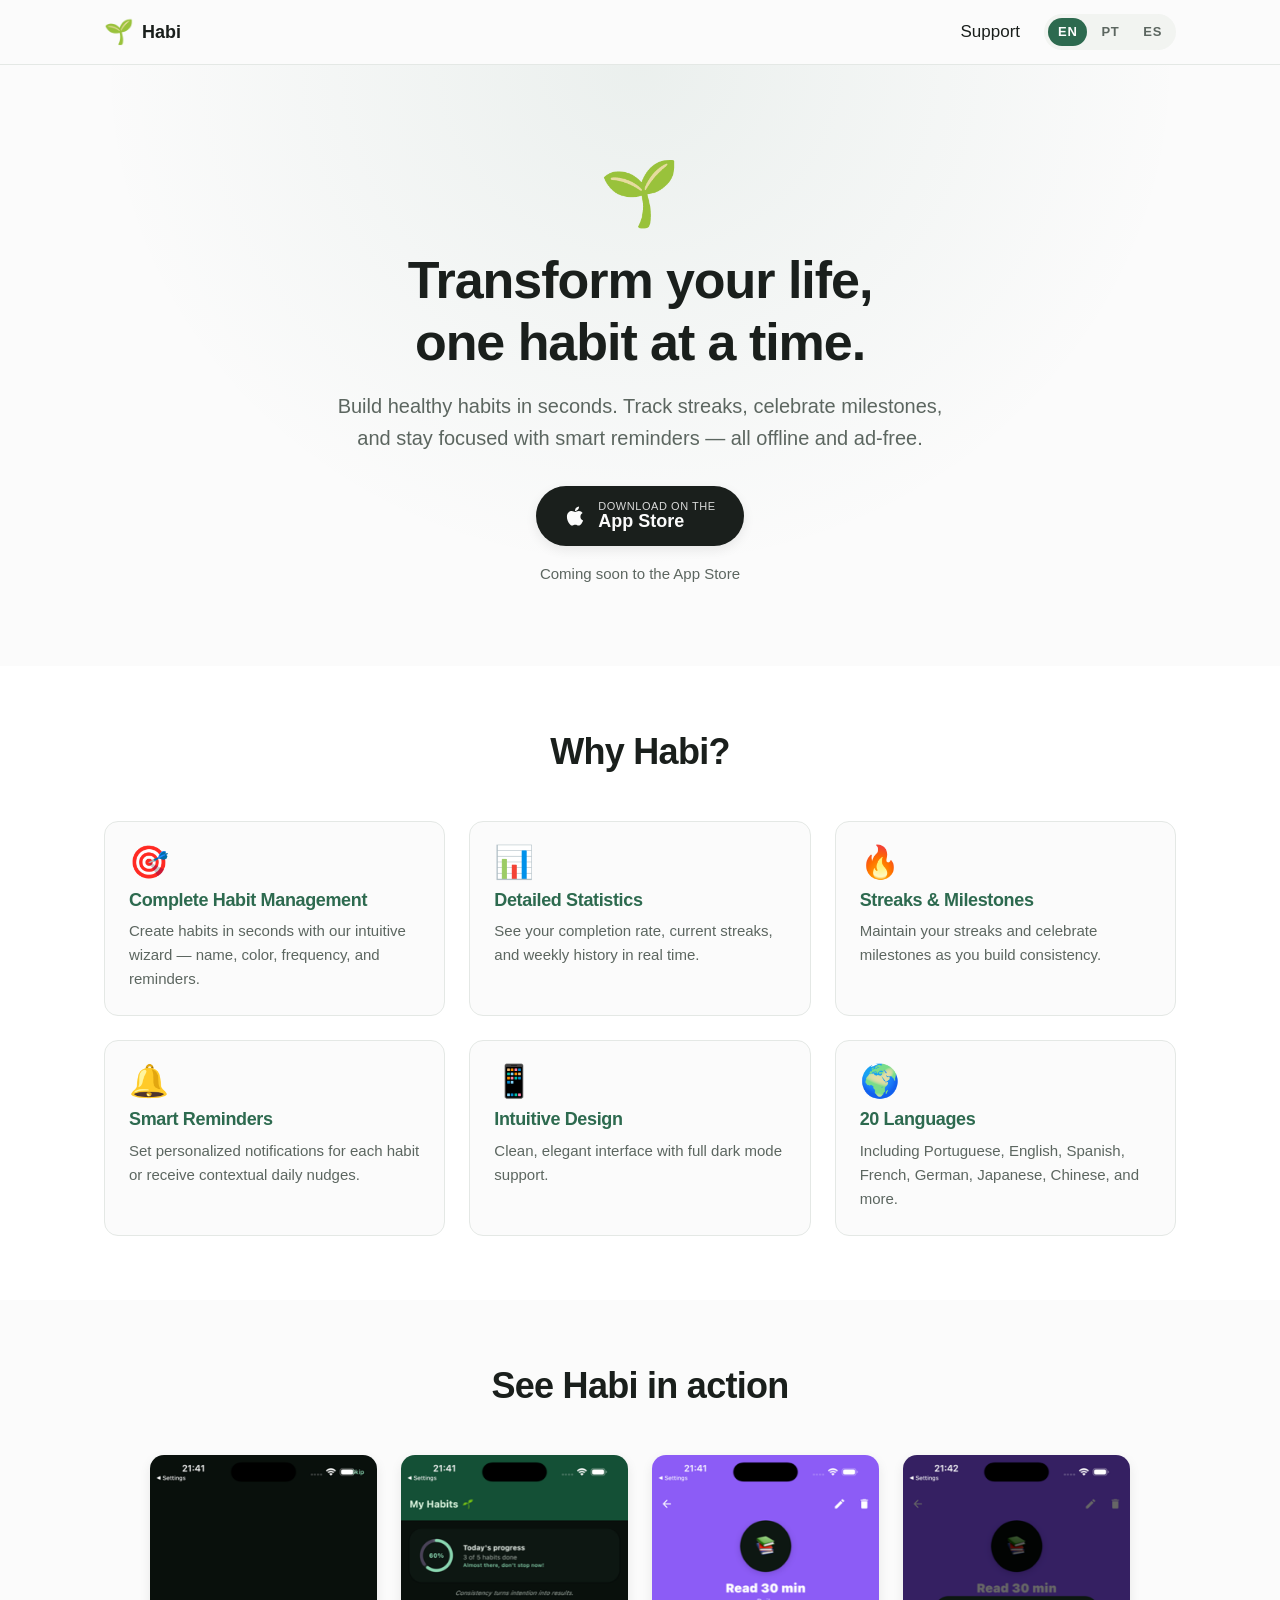
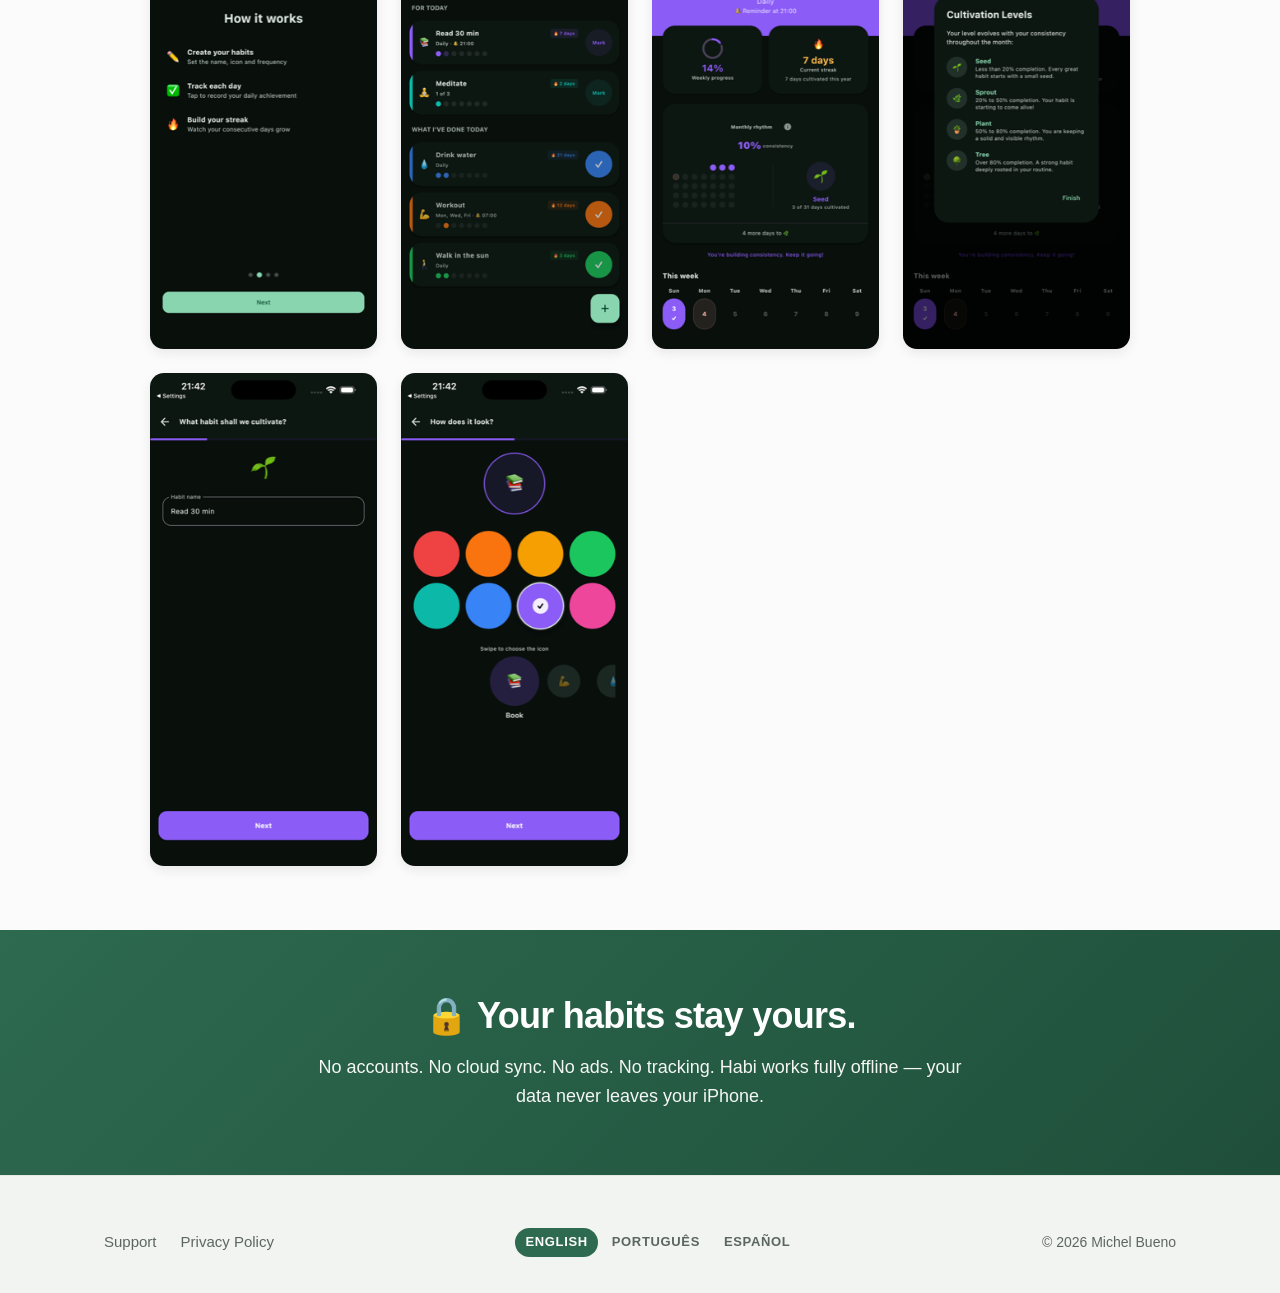
==== en/index.html @ 9d189301 "Initial release: Habi marketing and support site Static multilingual site (EN default, PT, ES) servi" ====
<!DOCTYPE html>
<html lang="en">
<head>
  <meta charset="utf-8">
  <title>Habi: Build Habits — Track Your Daily Habits</title>
  <meta name="viewport" content="width=device-width, initial-scale=1">
  <meta name="description" content="Build healthy habits in seconds. Track streaks, celebrate milestones, and stay focused with smart reminders — all offline and ad-free.">
  <meta name="theme-color" content="#2D6A4F">
  <link rel="icon" type="image/png" href="../assets/img/favicon.png">
  <link rel="apple-touch-icon" href="../assets/img/apple-touch-icon.png">
  <link rel="stylesheet" href="../assets/css/styles.css">
  <link rel="canonical" href="https://michelbueno.github.io/habi-app/en/">
  <link rel="alternate" hreflang="en" href="https://michelbueno.github.io/habi-app/en/">
  <link rel="alternate" hreflang="pt" href="https://michelbueno.github.io/habi-app/pt/">
  <link rel="alternate" hreflang="es" href="https://michelbueno.github.io/habi-app/es/">
  <link rel="alternate" hreflang="x-default" href="https://michelbueno.github.io/habi-app/">
  <meta property="og:title" content="Habi: Build Habits">
  <meta property="og:description" content="Build healthy habits in seconds. Track streaks, celebrate milestones, and stay focused — all offline and ad-free.">
  <meta property="og:type" content="website">
  <meta property="og:url" content="https://michelbueno.github.io/habi-app/en/">
  <meta property="og:image" content="https://michelbueno.github.io/habi-app/assets/img/app-icon.png">
  <meta property="og:locale" content="en_US">
  <meta name="twitter:card" content="summary_large_image">
</head>
<body>
  <header class="site-header">
    <div class="container header-inner">
      <a href="./" class="brand" aria-label="Habi home">
        <span class="brand-icon" aria-hidden="true">🌱</span>
        <span class="brand-name">Habi</span>
      </a>
      <nav class="nav">
        <a href="./support.html">Support</a>
        <div class="lang-switcher" role="group" aria-label="Language">
          <a href="../en/" class="active" aria-current="true">EN</a>
          <a href="../pt/">PT</a>
          <a href="../es/">ES</a>
        </div>
      </nav>
    </div>
  </header>

  <main>
    <section class="hero">
      <div class="container">
        <span class="hero-emoji" aria-hidden="true">🌱</span>
        <h1>Transform your life,<br>one habit at a time.</h1>
        <p class="lede">Build healthy habits in seconds. Track streaks, celebrate milestones, and stay focused with smart reminders — all offline and ad-free.</p>
        <a href="#" class="btn-app-store" aria-label="Download on the App Store">
          <svg width="22" height="22" viewBox="0 0 384 512" fill="currentColor" aria-hidden="true">
            <path d="M318.7 268.7c-.2-36.7 16.4-64.4 50-84.8-18.8-26.9-47.2-41.7-84.7-44.6-35.5-2.8-74.3 20.7-88.5 20.7-15 0-49.4-19.7-76.4-19.7C63.3 141.2 4 184.8 4 273.5q0 39.3 14.4 81.2c12.8 36.7 59 126.7 107.2 125.2 25.2-.6 43-17.9 75.8-17.9 31.8 0 48.3 17.9 76.4 17.9 48.6-.7 90.4-82.5 102.6-119.3-65.2-30.7-61.7-90-61.7-91.9zm-56.6-164.2c27.3-32.4 24.8-61.9 24-72.5-24.1 1.4-52 16.4-67.9 34.9-17.5 19.8-27.8 44.3-25.6 71.9 26.1 2 49.9-11.4 69.5-34.3z"/>
          </svg>
          <span class="btn-app-store-label">
            <span class="btn-app-store-eyebrow">Download on the</span>
            <span class="btn-app-store-title">App Store</span>
          </span>
        </a>
        <p class="hero-note">Coming soon to the App Store</p>
      </div>
    </section>

    <section class="features">
      <div class="container">
        <h2>Why Habi?</h2>
        <ul class="feature-grid">
          <li>
            <div class="feature-icon" aria-hidden="true">🎯</div>
            <h3>Complete Habit Management</h3>
            <p>Create habits in seconds with our intuitive wizard — name, color, frequency, and reminders.</p>
          </li>
          <li>
            <div class="feature-icon" aria-hidden="true">📊</div>
            <h3>Detailed Statistics</h3>
            <p>See your completion rate, current streaks, and weekly history in real time.</p>
          </li>
          <li>
            <div class="feature-icon" aria-hidden="true">🔥</div>
            <h3>Streaks &amp; Milestones</h3>
            <p>Maintain your streaks and celebrate milestones as you build consistency.</p>
          </li>
          <li>
            <div class="feature-icon" aria-hidden="true">🔔</div>
            <h3>Smart Reminders</h3>
            <p>Set personalized notifications for each habit or receive contextual daily nudges.</p>
          </li>
          <li>
            <div class="feature-icon" aria-hidden="true">📱</div>
            <h3>Intuitive Design</h3>
            <p>Clean, elegant interface with full dark mode support.</p>
          </li>
          <li>
            <div class="feature-icon" aria-hidden="true">🌍</div>
            <h3>20 Languages</h3>
            <p>Including Portuguese, English, Spanish, French, German, Japanese, Chinese, and more.</p>
          </li>
        </ul>
      </div>
    </section>

    <section class="screenshots">
      <div class="container">
        <h2>See Habi in action</h2>
        <div class="screenshot-grid">
          <img src="../assets/screenshots/en/01-onboarding.png" alt="Onboarding screen welcoming new users" loading="lazy">
          <img src="../assets/screenshots/en/02-habit-list.png" alt="Habit list showing pending and completed habits" loading="lazy">
          <img src="../assets/screenshots/en/03-habit-detail.png" alt="Habit detail with completion rate and streak" loading="lazy">
          <img src="../assets/screenshots/en/04-create-name.png" alt="Create habit wizard — name step" loading="lazy">
          <img src="../assets/screenshots/en/05-create-appearance.png" alt="Create habit wizard — icon and color" loading="lazy">
          <img src="../assets/screenshots/en/06-create-frequency.png" alt="Create habit wizard — frequency selection" loading="lazy">
        </div>
      </div>
    </section>

    <section class="privacy-callout">
      <div class="container">
        <h2>🔒 Your habits stay yours.</h2>
        <p>No accounts. No cloud sync. No ads. No tracking. Habi works fully offline — your data never leaves your iPhone.</p>
      </div>
    </section>
  </main>

  <footer class="site-footer">
    <div class="container footer-inner">
      <div class="footer-links">
        <a href="./support.html">Support</a>
        <a href="https://michelbueno.github.io/habi-privacy/" target="_blank" rel="noopener">Privacy Policy</a>
      </div>
      <div class="lang-switcher" role="group" aria-label="Language">
        <a href="../en/" class="active" aria-current="true">English</a>
        <a href="../pt/">Português</a>
        <a href="../es/">Español</a>
      </div>
      <p class="copyright">© 2026 Michel Bueno</p>
    </div>
  </footer>
</body>
</html>
---- assets/css/styles.css ----
:root {
  --color-primary: #2D6A4F;
  --color-primary-dark: #1f4f3a;
  --color-primary-light: #40916C;
  --color-accent: #FF9E00;
  --color-accent-dark: #e08800;
  --color-bg: #FBFBFB;
  --color-surface: #FFFFFF;
  --color-surface-alt: #F2F4F1;
  --color-text: #1A1F1C;
  --color-text-muted: #5C6660;
  --color-border: #E4E8E5;
  --shadow-sm: 0 1px 2px rgba(0, 0, 0, 0.04);
  --shadow-md: 0 4px 12px rgba(0, 0, 0, 0.08);
  --shadow-lg: 0 12px 32px rgba(0, 0, 0, 0.12);
  --radius-sm: 8px;
  --radius-md: 14px;
  --radius-lg: 20px;
  --radius-pill: 999px;
  --max-content: 1120px;
  --space-1: 0.25rem;
  --space-2: 0.5rem;
  --space-3: 0.75rem;
  --space-4: 1rem;
  --space-6: 1.5rem;
  --space-8: 2rem;
  --space-12: 3rem;
  --space-16: 4rem;
  --space-24: 6rem;
}

@media (prefers-color-scheme: dark) {
  :root {
    --color-bg: #0F1411;
    --color-surface: #161C18;
    --color-surface-alt: #1E2520;
    --color-text: #F0F2F0;
    --color-text-muted: #A8B0AB;
    --color-border: #2A322C;
    --color-primary-light: #52B788;
    --shadow-sm: 0 1px 2px rgba(0, 0, 0, 0.3);
    --shadow-md: 0 4px 12px rgba(0, 0, 0, 0.4);
    --shadow-lg: 0 12px 32px rgba(0, 0, 0, 0.5);
  }
}

*, *::before, *::after { box-sizing: border-box; }

html { scroll-behavior: smooth; }

body {
  margin: 0;
  font-family: -apple-system, BlinkMacSystemFont, "Segoe UI", Roboto, "Helvetica Neue", Arial, sans-serif;
  font-size: 17px;
  line-height: 1.6;
  color: var(--color-text);
  background: var(--color-bg);
  -webkit-font-smoothing: antialiased;
  -moz-osx-font-smoothing: grayscale;
}

img { max-width: 100%; height: auto; display: block; }

a { color: var(--color-primary); text-decoration: none; }
a:hover { color: var(--color-primary-dark); }

@media (prefers-color-scheme: dark) {
  a { color: var(--color-primary-light); }
  a:hover { color: #74C69D; }
}

h1, h2, h3 {
  margin: 0 0 var(--space-4);
  line-height: 1.2;
  letter-spacing: -0.02em;
  color: var(--color-text);
}

h1 { font-size: clamp(2rem, 5vw, 3.25rem); font-weight: 700; }
h2 { font-size: clamp(1.5rem, 3.5vw, 2.25rem); font-weight: 700; }
h3 { font-size: 1.125rem; font-weight: 600; }

p { margin: 0 0 var(--space-4); }

.container {
  max-width: var(--max-content);
  margin: 0 auto;
  padding: 0 var(--space-6);
}

/* Header */
.site-header {
  position: sticky;
  top: 0;
  z-index: 10;
  background: rgba(251, 251, 251, 0.85);
  backdrop-filter: saturate(180%) blur(12px);
  -webkit-backdrop-filter: saturate(180%) blur(12px);
  border-bottom: 1px solid var(--color-border);
}
@media (prefers-color-scheme: dark) {
  .site-header { background: rgba(15, 20, 17, 0.85); }
}

.header-inner {
  display: flex;
  align-items: center;
  justify-content: space-between;
  height: 64px;
  gap: var(--space-4);
}

.brand {
  display: inline-flex;
  align-items: center;
  gap: var(--space-2);
  color: var(--color-text);
  font-weight: 700;
  font-size: 1.125rem;
}
.brand:hover { color: var(--color-primary); }
.brand-icon { font-size: 1.5rem; line-height: 1; }

.nav {
  display: flex;
  align-items: center;
  gap: var(--space-6);
}
.nav > a {
  color: var(--color-text);
  font-weight: 500;
}
.nav > a:hover { color: var(--color-primary); }

.lang-switcher {
  display: inline-flex;
  align-items: center;
  gap: var(--space-1);
  padding: 4px;
  background: var(--color-surface-alt);
  border-radius: var(--radius-pill);
  font-size: 0.8125rem;
}
.lang-switcher a {
  display: inline-block;
  padding: 4px 10px;
  border-radius: var(--radius-pill);
  color: var(--color-text-muted);
  font-weight: 600;
  text-transform: uppercase;
  letter-spacing: 0.05em;
}
.lang-switcher a:hover { color: var(--color-text); }
.lang-switcher a.active {
  background: var(--color-primary);
  color: #fff;
}
.lang-switcher a.active:hover { color: #fff; }

/* Hero */
.hero {
  padding: var(--space-24) 0 var(--space-16);
  text-align: center;
  background:
    radial-gradient(ellipse at top, rgba(45, 106, 79, 0.08), transparent 60%),
    var(--color-bg);
}
.hero-emoji {
  display: inline-block;
  font-size: 4rem;
  line-height: 1;
  margin-bottom: var(--space-6);
}
.hero h1 {
  max-width: 18ch;
  margin-left: auto;
  margin-right: auto;
}
.lede {
  max-width: 38rem;
  margin-left: auto;
  margin-right: auto;
  font-size: 1.25rem;
  color: var(--color-text-muted);
  margin-bottom: var(--space-8);
}
.hero-note {
  margin-top: var(--space-4);
  font-size: 0.9375rem;
  color: var(--color-text-muted);
}

/* Buttons */
.btn-primary,
.btn-app-store {
  display: inline-flex;
  align-items: center;
  gap: var(--space-3);
  padding: 14px 28px;
  background: var(--color-text);
  color: var(--color-bg) !important;
  font-weight: 600;
  font-size: 1rem;
  border-radius: var(--radius-pill);
  border: none;
  cursor: pointer;
  transition: transform 0.15s ease, box-shadow 0.15s ease;
  box-shadow: var(--shadow-md);
}
.btn-primary:hover,
.btn-app-store:hover {
  transform: translateY(-1px);
  box-shadow: var(--shadow-lg);
}

.btn-app-store .btn-app-store-label {
  display: flex;
  flex-direction: column;
  align-items: flex-start;
  line-height: 1.1;
  text-align: left;
}
.btn-app-store .btn-app-store-eyebrow {
  font-size: 0.6875rem;
  font-weight: 400;
  text-transform: uppercase;
  letter-spacing: 0.05em;
  opacity: 0.85;
}
.btn-app-store .btn-app-store-title {
  font-size: 1.125rem;
  font-weight: 600;
}

/* Features */
.features {
  padding: var(--space-16) 0;
  background: var(--color-surface);
}
.features h2 {
  text-align: center;
  margin-bottom: var(--space-12);
}
.feature-grid {
  list-style: none;
  margin: 0;
  padding: 0;
  display: grid;
  grid-template-columns: repeat(auto-fit, minmax(260px, 1fr));
  gap: var(--space-6);
}
.feature-grid li {
  background: var(--color-bg);
  border: 1px solid var(--color-border);
  border-radius: var(--radius-md);
  padding: var(--space-6);
  transition: transform 0.15s ease, box-shadow 0.15s ease;
}
.feature-grid li:hover {
  transform: translateY(-2px);
  box-shadow: var(--shadow-md);
}
.feature-icon {
  font-size: 2rem;
  line-height: 1;
  margin-bottom: var(--space-3);
}
.feature-grid h3 {
  margin-bottom: var(--space-2);
  color: var(--color-primary);
}
@media (prefers-color-scheme: dark) {
  .feature-grid h3 { color: var(--color-primary-light); }
}
.feature-grid p {
  margin: 0;
  color: var(--color-text-muted);
  font-size: 0.9375rem;
}

/* Screenshots */
.screenshots {
  padding: var(--space-16) 0;
  background: var(--color-bg);
}
.screenshots h2 {
  text-align: center;
  margin-bottom: var(--space-12);
}
.screenshot-grid {
  display: grid;
  grid-template-columns: repeat(auto-fit, minmax(220px, 1fr));
  gap: var(--space-6);
  max-width: 980px;
  margin: 0 auto;
}
.screenshot-grid img {
  width: 100%;
  border-radius: var(--radius-md);
  box-shadow: var(--shadow-md);
  transition: transform 0.2s ease, box-shadow 0.2s ease;
}
.screenshot-grid img:hover {
  transform: translateY(-4px);
  box-shadow: var(--shadow-lg);
}

/* Privacy callout */
.privacy-callout {
  padding: var(--space-16) 0;
  background: linear-gradient(135deg, var(--color-primary), var(--color-primary-dark));
  color: #fff;
  text-align: center;
}
.privacy-callout h2 { color: #fff; }
.privacy-callout p {
  max-width: 42rem;
  margin: 0 auto;
  font-size: 1.125rem;
  opacity: 0.95;
}

/* Support page */
.support-hero {
  padding: var(--space-16) 0 var(--space-12);
  text-align: center;
  background:
    radial-gradient(ellipse at top, rgba(255, 158, 0, 0.08), transparent 60%),
    var(--color-bg);
}
.support-hero h1 { max-width: 22ch; margin: 0 auto var(--space-4); }
.support-hero p {
  max-width: 36rem;
  margin: 0 auto var(--space-8);
  color: var(--color-text-muted);
  font-size: 1.125rem;
}
.btn-mailto {
  display: inline-flex;
  align-items: center;
  gap: var(--space-3);
  padding: 16px 32px;
  background: var(--color-primary);
  color: #fff !important;
  font-weight: 600;
  font-size: 1.0625rem;
  border-radius: var(--radius-pill);
  box-shadow: var(--shadow-md);
  transition: transform 0.15s ease, box-shadow 0.15s ease, background 0.15s ease;
}
.btn-mailto:hover {
  transform: translateY(-1px);
  background: var(--color-primary-dark);
  box-shadow: var(--shadow-lg);
}

.faq {
  padding: var(--space-12) 0 var(--space-16);
  max-width: 760px;
  margin: 0 auto;
}
.faq h2 {
  text-align: center;
  margin-bottom: var(--space-8);
}
.faq-item {
  border-bottom: 1px solid var(--color-border);
}
.faq-item summary {
  list-style: none;
  cursor: pointer;
  padding: var(--space-4) 0;
  font-size: 1.0625rem;
  font-weight: 600;
  display: flex;
  align-items: center;
  justify-content: space-between;
  gap: var(--space-4);
  color: var(--color-text);
}
.faq-item summary::-webkit-details-marker { display: none; }
.faq-item summary::after {
  content: "+";
  font-size: 1.5rem;
  font-weight: 400;
  color: var(--color-primary);
  transition: transform 0.2s ease;
  flex-shrink: 0;
}
.faq-item[open] summary::after { transform: rotate(45deg); }
.faq-item p {
  padding: 0 0 var(--space-4);
  color: var(--color-text-muted);
  margin: 0;
}

.contact-card {
  margin: var(--space-12) auto 0;
  max-width: 560px;
  padding: var(--space-8);
  background: var(--color-surface);
  border: 1px solid var(--color-border);
  border-radius: var(--radius-lg);
  text-align: center;
  box-shadow: var(--shadow-sm);
}
.contact-card h3 { margin-bottom: var(--space-2); }
.contact-card p {
  color: var(--color-text-muted);
  margin-bottom: var(--space-6);
}

/* Footer */
.site-footer {
  padding: var(--space-12) 0 var(--space-8);
  background: var(--color-surface-alt);
  border-top: 1px solid var(--color-border);
  font-size: 0.9375rem;
}
.footer-inner {
  display: flex;
  flex-direction: column;
  align-items: center;
  gap: var(--space-4);
  text-align: center;
}
.footer-links {
  display: flex;
  flex-wrap: wrap;
  justify-content: center;
  gap: var(--space-6);
}
.footer-links a {
  color: var(--color-text-muted);
}
.footer-links a:hover { color: var(--color-primary); }
.copyright {
  color: var(--color-text-muted);
  margin: 0;
  font-size: 0.875rem;
}

@media (min-width: 720px) {
  .footer-inner {
    flex-direction: row;
    justify-content: space-between;
    text-align: left;
  }
}

/* Mobile tweaks */
@media (max-width: 540px) {
  .nav { gap: var(--space-3); }
  .nav > a { display: none; }
  .hero { padding: var(--space-16) 0 var(--space-12); }
  .features, .screenshots, .privacy-callout { padding: var(--space-12) 0; }
}
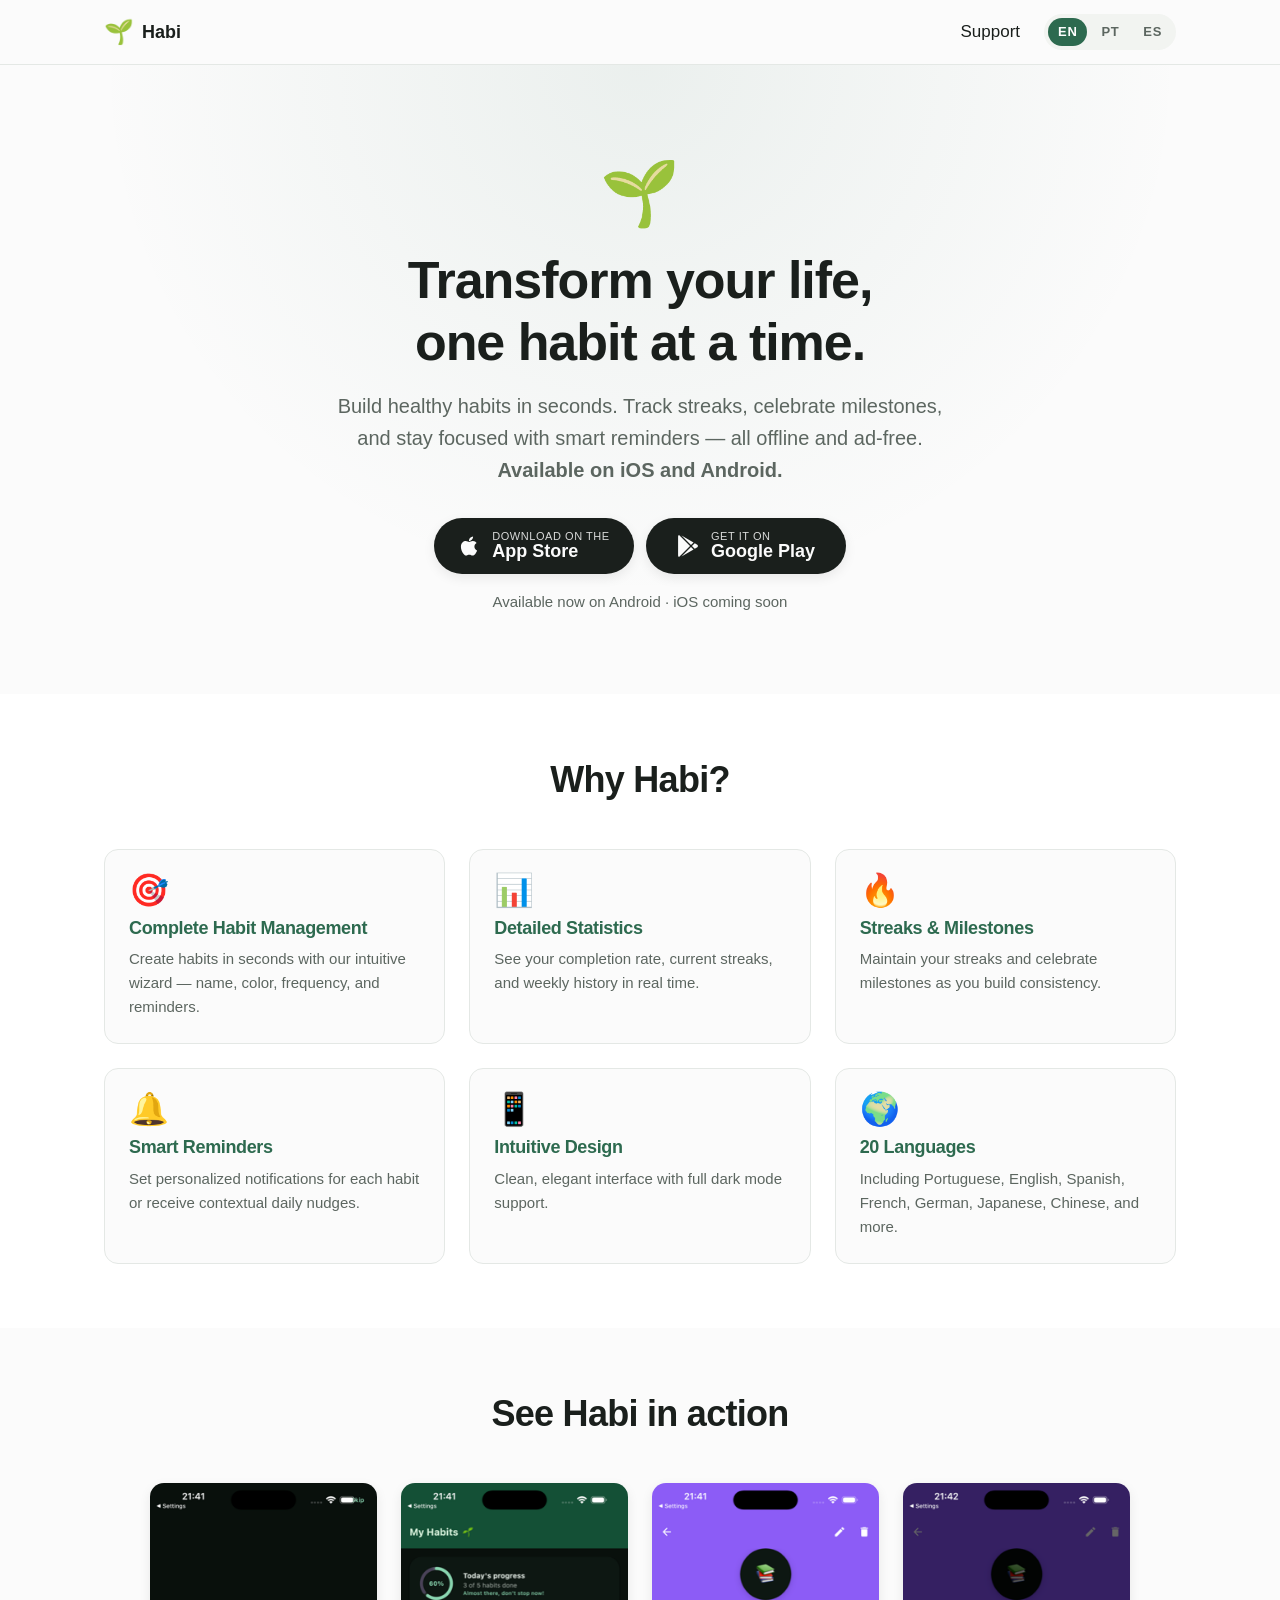
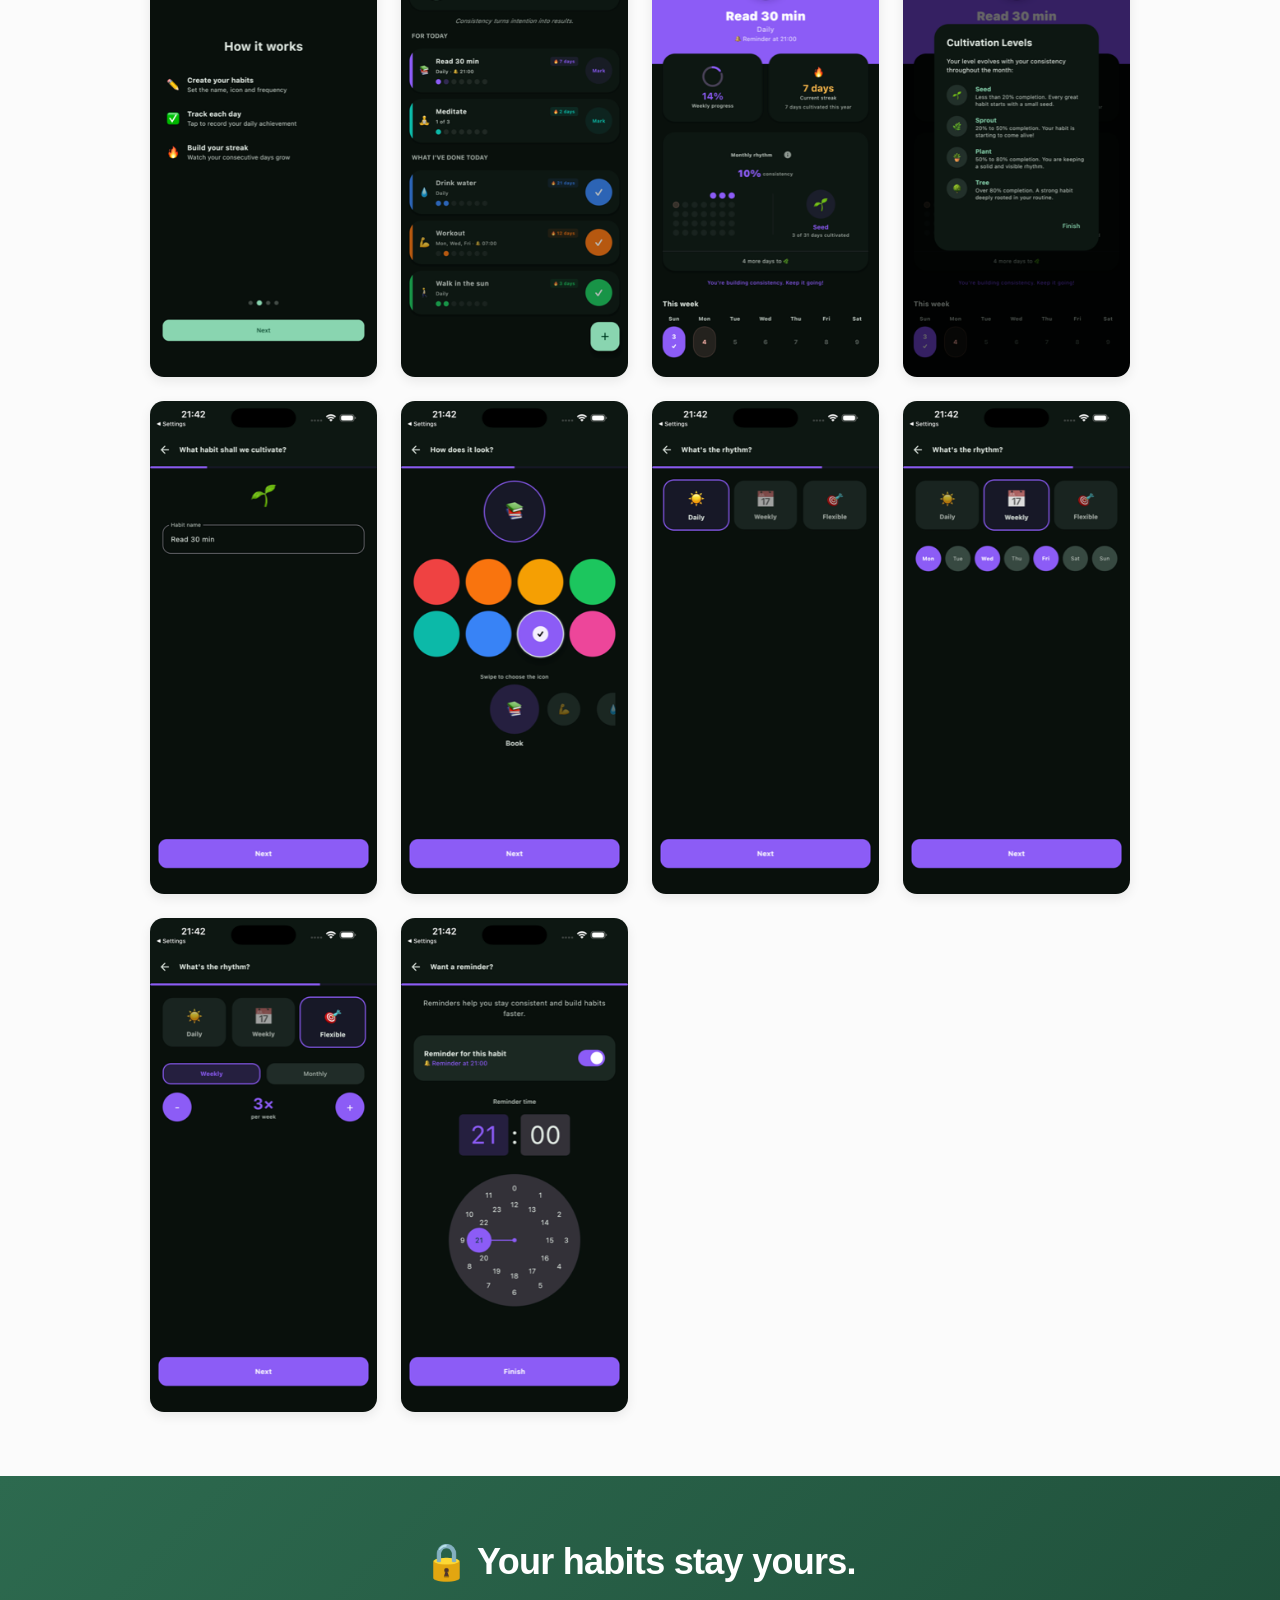
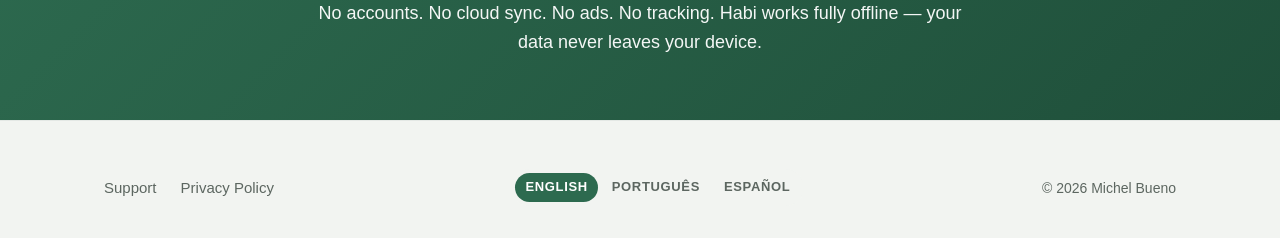
==== commit 32d141de: "Add Google Play button, expand screenshot gallery to 10, mention cross-platform - Hero now shows sid" ====
--- a/en/index.html
+++ b/en/index.html
@@ -45,17 +45,28 @@
       <div class="container">
         <span class="hero-emoji" aria-hidden="true">🌱</span>
         <h1>Transform your life,<br>one habit at a time.</h1>
-        <p class="lede">Build healthy habits in seconds. Track streaks, celebrate milestones, and stay focused with smart reminders — all offline and ad-free.</p>
-        <a href="#" class="btn-app-store" aria-label="Download on the App Store">
-          <svg width="22" height="22" viewBox="0 0 384 512" fill="currentColor" aria-hidden="true">
-            <path d="M318.7 268.7c-.2-36.7 16.4-64.4 50-84.8-18.8-26.9-47.2-41.7-84.7-44.6-35.5-2.8-74.3 20.7-88.5 20.7-15 0-49.4-19.7-76.4-19.7C63.3 141.2 4 184.8 4 273.5q0 39.3 14.4 81.2c12.8 36.7 59 126.7 107.2 125.2 25.2-.6 43-17.9 75.8-17.9 31.8 0 48.3 17.9 76.4 17.9 48.6-.7 90.4-82.5 102.6-119.3-65.2-30.7-61.7-90-61.7-91.9zm-56.6-164.2c27.3-32.4 24.8-61.9 24-72.5-24.1 1.4-52 16.4-67.9 34.9-17.5 19.8-27.8 44.3-25.6 71.9 26.1 2 49.9-11.4 69.5-34.3z"/>
-          </svg>
-          <span class="btn-app-store-label">
-            <span class="btn-app-store-eyebrow">Download on the</span>
-            <span class="btn-app-store-title">App Store</span>
-          </span>
-        </a>
-        <p class="hero-note">Coming soon to the App Store</p>
+        <p class="lede">Build healthy habits in seconds. Track streaks, celebrate milestones, and stay focused with smart reminders — all offline and ad-free. <strong>Available on iOS and Android.</strong></p>
+        <div class="store-buttons">
+          <a href="#" class="btn-store" aria-label="Download on the App Store">
+            <svg width="22" height="22" viewBox="0 0 384 512" fill="currentColor" aria-hidden="true">
+              <path d="M318.7 268.7c-.2-36.7 16.4-64.4 50-84.8-18.8-26.9-47.2-41.7-84.7-44.6-35.5-2.8-74.3 20.7-88.5 20.7-15 0-49.4-19.7-76.4-19.7C63.3 141.2 4 184.8 4 273.5q0 39.3 14.4 81.2c12.8 36.7 59 126.7 107.2 125.2 25.2-.6 43-17.9 75.8-17.9 31.8 0 48.3 17.9 76.4 17.9 48.6-.7 90.4-82.5 102.6-119.3-65.2-30.7-61.7-90-61.7-91.9zm-56.6-164.2c27.3-32.4 24.8-61.9 24-72.5-24.1 1.4-52 16.4-67.9 34.9-17.5 19.8-27.8 44.3-25.6 71.9 26.1 2 49.9-11.4 69.5-34.3z"/>
+            </svg>
+            <span class="btn-store-label">
+              <span class="btn-store-eyebrow">Download on the</span>
+              <span class="btn-store-title">App Store</span>
+            </span>
+          </a>
+          <a href="https://play.google.com/store/apps/details?id=com.michelbueno.habi" class="btn-store" aria-label="Get it on Google Play" target="_blank" rel="noopener">
+            <svg width="22" height="22" viewBox="0 0 512 512" fill="currentColor" aria-hidden="true">
+              <path d="M325.3 234.3L104.6 13l280.8 161.2-60.1 60.1zM47 0C34 6.8 25.3 19.2 25.3 35.3v441.3c0 16.1 8.7 28.5 21.7 35.3l256.6-256L47 0zm425.2 225.6l-58.9-34.1-65.7 64.5 65.7 64.5 60.1-34.1c18-14.3 18-46.5-1.2-60.8zM104.6 499l280.8-161.2-60.1-60.1L104.6 499z"/>
+            </svg>
+            <span class="btn-store-label">
+              <span class="btn-store-eyebrow">Get it on</span>
+              <span class="btn-store-title">Google Play</span>
+            </span>
+          </a>
+        </div>
+        <p class="hero-note">Available now on Android · iOS coming soon</p>
       </div>
     </section>
 
@@ -101,12 +112,16 @@
       <div class="container">
         <h2>See Habi in action</h2>
         <div class="screenshot-grid">
-          <img src="../assets/screenshots/en/01-onboarding.png" alt="Onboarding screen welcoming new users" loading="lazy">
-          <img src="../assets/screenshots/en/02-habit-list.png" alt="Habit list showing pending and completed habits" loading="lazy">
-          <img src="../assets/screenshots/en/03-habit-detail.png" alt="Habit detail with completion rate and streak" loading="lazy">
-          <img src="../assets/screenshots/en/04-create-name.png" alt="Create habit wizard — name step" loading="lazy">
-          <img src="../assets/screenshots/en/05-create-appearance.png" alt="Create habit wizard — icon and color" loading="lazy">
-          <img src="../assets/screenshots/en/06-create-frequency.png" alt="Create habit wizard — frequency selection" loading="lazy">
+          <img src="../assets/screenshots/en/01.png" alt="Habi app screenshot 1" loading="lazy">
+          <img src="../assets/screenshots/en/02.png" alt="Habi app screenshot 2" loading="lazy">
+          <img src="../assets/screenshots/en/03.png" alt="Habi app screenshot 3" loading="lazy">
+          <img src="../assets/screenshots/en/04.png" alt="Habi app screenshot 4" loading="lazy">
+          <img src="../assets/screenshots/en/05.png" alt="Habi app screenshot 5" loading="lazy">
+          <img src="../assets/screenshots/en/06.png" alt="Habi app screenshot 6" loading="lazy">
+          <img src="../assets/screenshots/en/07.png" alt="Habi app screenshot 7" loading="lazy">
+          <img src="../assets/screenshots/en/08.png" alt="Habi app screenshot 8" loading="lazy">
+          <img src="../assets/screenshots/en/09.png" alt="Habi app screenshot 9" loading="lazy">
+          <img src="../assets/screenshots/en/10.png" alt="Habi app screenshot 10" loading="lazy">
         </div>
       </div>
     </section>
@@ -114,7 +129,7 @@
     <section class="privacy-callout">
       <div class="container">
         <h2>🔒 Your habits stay yours.</h2>
-        <p>No accounts. No cloud sync. No ads. No tracking. Habi works fully offline — your data never leaves your iPhone.</p>
+        <p>No accounts. No cloud sync. No ads. No tracking. Habi works fully offline — your data never leaves your device.</p>
       </div>
     </section>
   </main>
--- a/assets/css/styles.css
+++ b/assets/css/styles.css
@@ -191,12 +191,21 @@
 }
 
 /* Buttons */
+.store-buttons {
+  display: flex;
+  flex-wrap: wrap;
+  gap: var(--space-3);
+  justify-content: center;
+  align-items: center;
+  margin-bottom: var(--space-2);
+}
+
 .btn-primary,
-.btn-app-store {
+.btn-store {
   display: inline-flex;
   align-items: center;
   gap: var(--space-3);
-  padding: 14px 28px;
+  padding: 12px 24px;
   background: var(--color-text);
   color: var(--color-bg) !important;
   font-weight: 600;
@@ -206,28 +215,30 @@
   cursor: pointer;
   transition: transform 0.15s ease, box-shadow 0.15s ease;
   box-shadow: var(--shadow-md);
+  min-width: 200px;
+  justify-content: center;
 }
 .btn-primary:hover,
-.btn-app-store:hover {
+.btn-store:hover {
   transform: translateY(-1px);
   box-shadow: var(--shadow-lg);
 }
 
-.btn-app-store .btn-app-store-label {
+.btn-store .btn-store-label {
   display: flex;
   flex-direction: column;
   align-items: flex-start;
   line-height: 1.1;
   text-align: left;
 }
-.btn-app-store .btn-app-store-eyebrow {
+.btn-store .btn-store-eyebrow {
   font-size: 0.6875rem;
   font-weight: 400;
   text-transform: uppercase;
   letter-spacing: 0.05em;
   opacity: 0.85;
 }
-.btn-app-store .btn-app-store-title {
+.btn-store .btn-store-title {
   font-size: 1.125rem;
   font-weight: 600;
 }
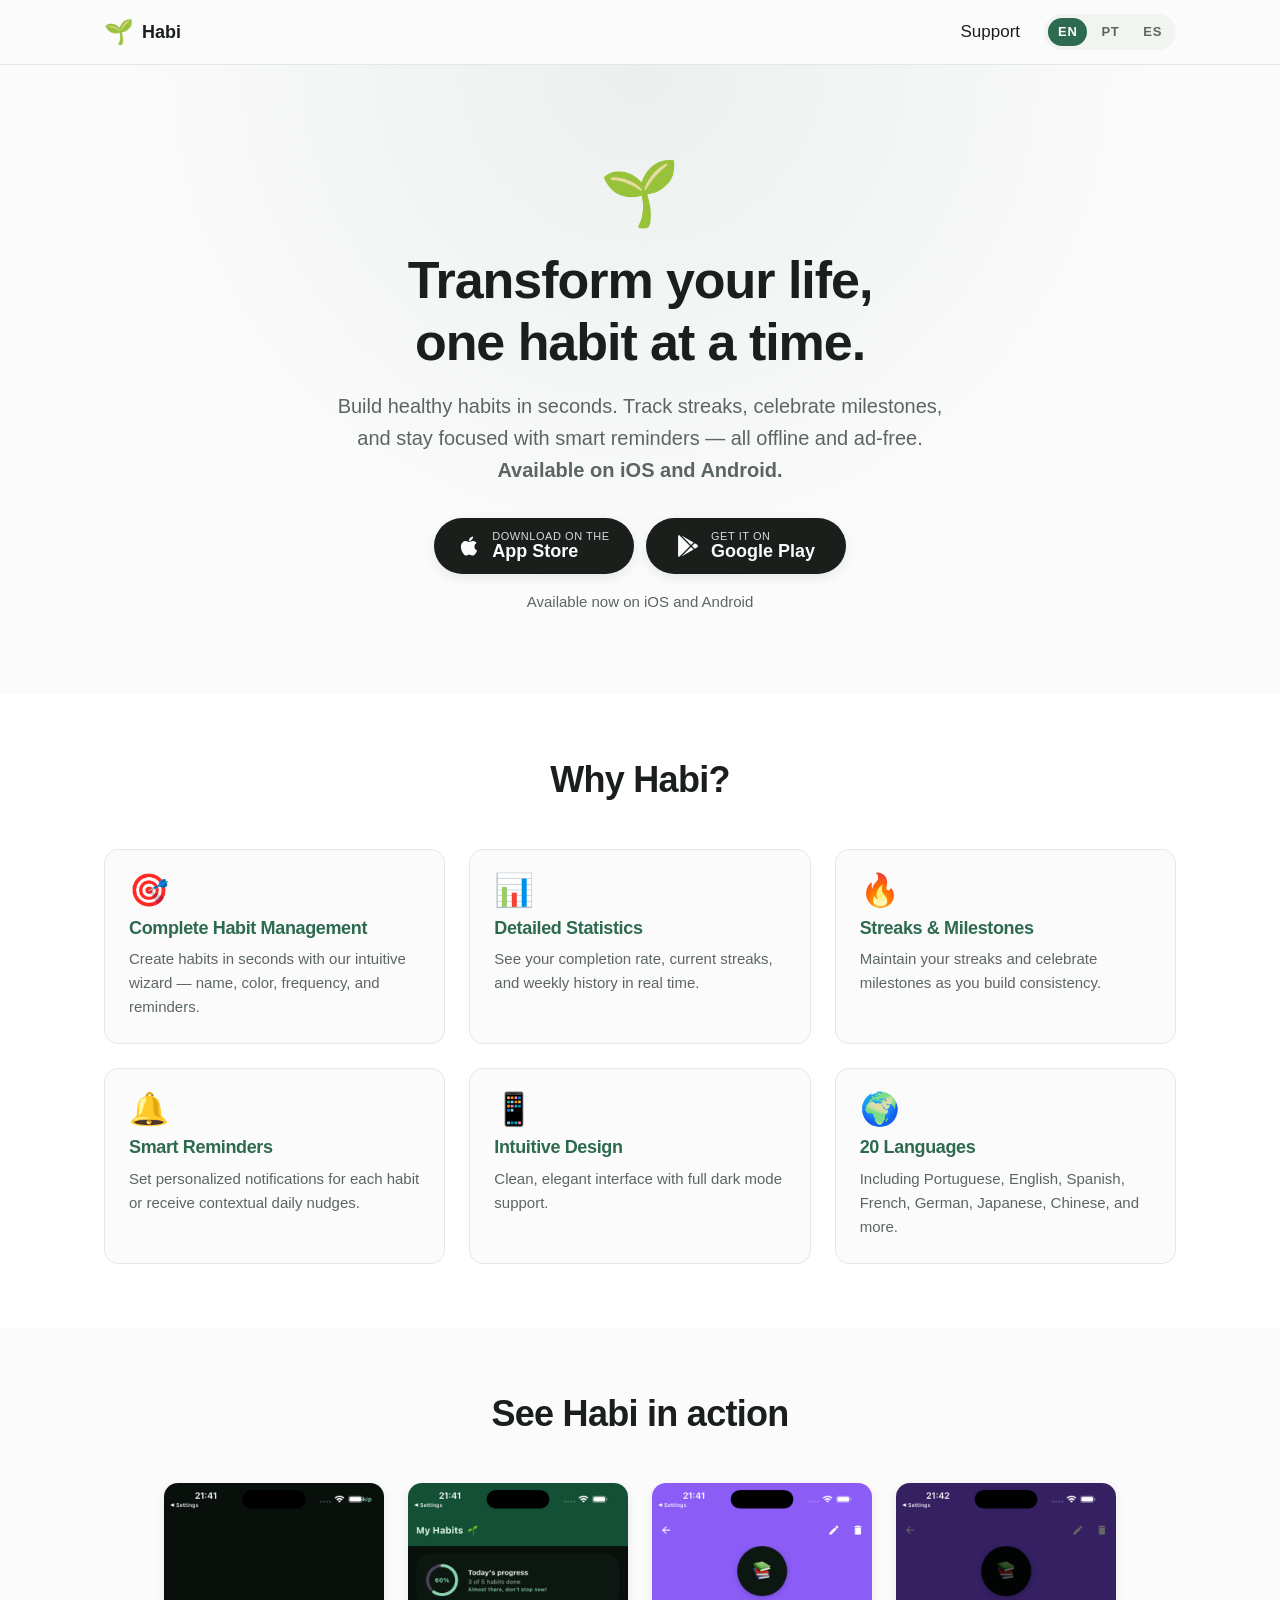
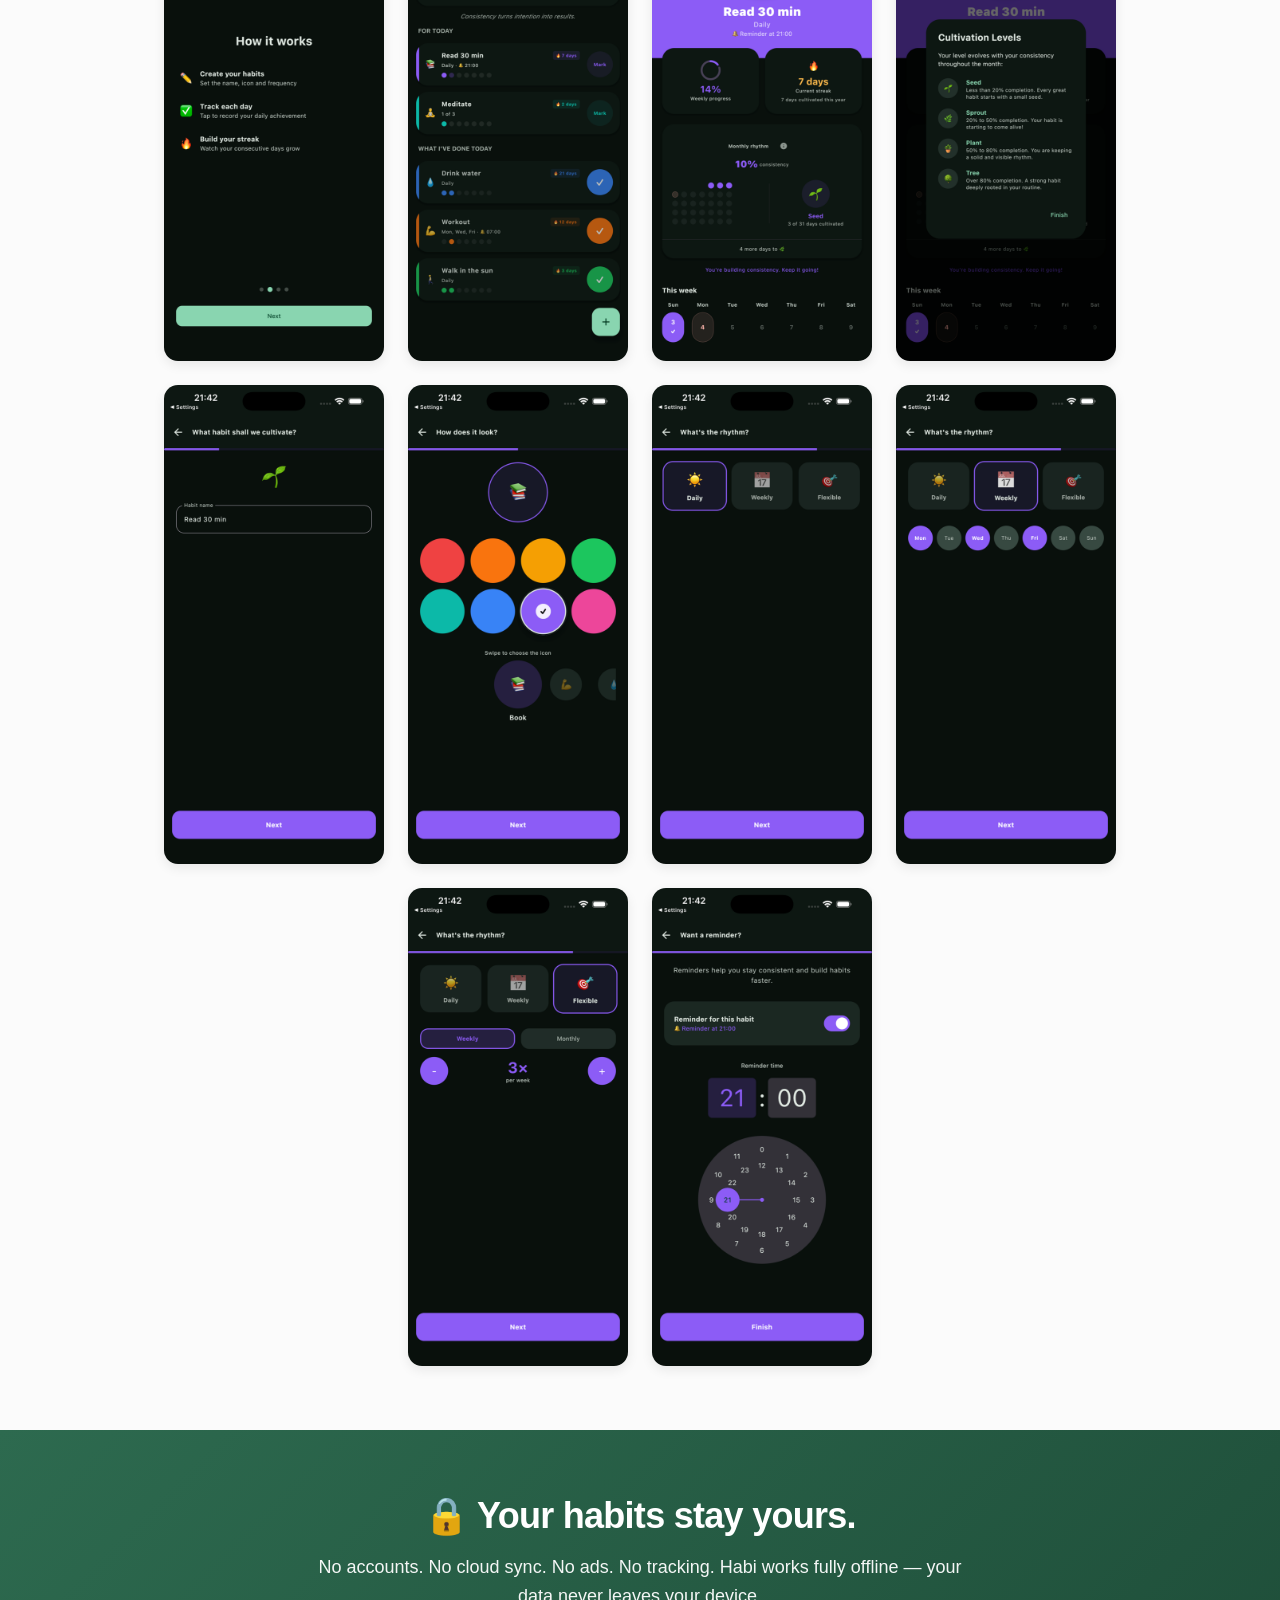
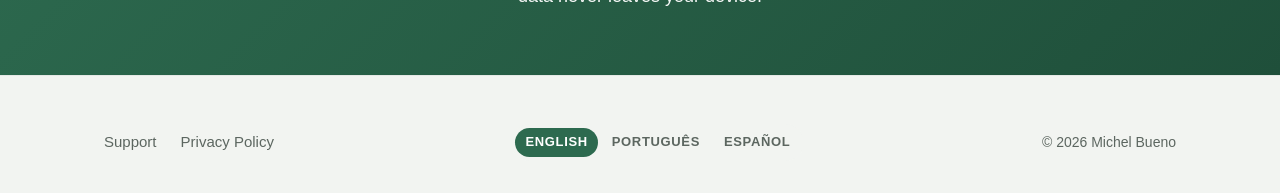
==== commit 06f44c73: "Update link to App Store" ====
--- a/en/index.html
+++ b/en/index.html
@@ -47,7 +47,7 @@
         <h1>Transform your life,<br>one habit at a time.</h1>
         <p class="lede">Build healthy habits in seconds. Track streaks, celebrate milestones, and stay focused with smart reminders — all offline and ad-free. <strong>Available on iOS and Android.</strong></p>
         <div class="store-buttons">
-          <a href="#" class="btn-store" aria-label="Download on the App Store">
+          <a href="https://apps.apple.com/us/app/habi-build-habits/id6763939435" class="btn-store" aria-label="Download on the App Store" target="_blank" rel="noopener">
             <svg width="22" height="22" viewBox="0 0 384 512" fill="currentColor" aria-hidden="true">
               <path d="M318.7 268.7c-.2-36.7 16.4-64.4 50-84.8-18.8-26.9-47.2-41.7-84.7-44.6-35.5-2.8-74.3 20.7-88.5 20.7-15 0-49.4-19.7-76.4-19.7C63.3 141.2 4 184.8 4 273.5q0 39.3 14.4 81.2c12.8 36.7 59 126.7 107.2 125.2 25.2-.6 43-17.9 75.8-17.9 31.8 0 48.3 17.9 76.4 17.9 48.6-.7 90.4-82.5 102.6-119.3-65.2-30.7-61.7-90-61.7-91.9zm-56.6-164.2c27.3-32.4 24.8-61.9 24-72.5-24.1 1.4-52 16.4-67.9 34.9-17.5 19.8-27.8 44.3-25.6 71.9 26.1 2 49.9-11.4 69.5-34.3z"/>
             </svg>
@@ -66,7 +66,7 @@
             </span>
           </a>
         </div>
-        <p class="hero-note">Available now on Android · iOS coming soon</p>
+        <p class="hero-note">Available now on iOS and Android</p>
       </div>
     </section>
 
@@ -138,7 +138,7 @@
     <div class="container footer-inner">
       <div class="footer-links">
         <a href="./support.html">Support</a>
-        <a href="https://michelbueno.github.io/habi-privacy/" target="_blank" rel="noopener">Privacy Policy</a>
+        <a href="./privacy.html">Privacy Policy</a>
       </div>
       <div class="lang-switcher" role="group" aria-label="Language">
         <a href="../en/" class="active" aria-current="true">English</a>
--- a/assets/css/styles.css
+++ b/assets/css/styles.css
@@ -299,14 +299,16 @@
   margin-bottom: var(--space-12);
 }
 .screenshot-grid {
-  display: grid;
-  grid-template-columns: repeat(auto-fit, minmax(220px, 1fr));
+  display: flex;
+  flex-wrap: wrap;
+  justify-content: center;
   gap: var(--space-6);
-  max-width: 980px;
+  max-width: 1040px;
   margin: 0 auto;
 }
 .screenshot-grid img {
-  width: 100%;
+  width: 220px;
+  flex: 0 0 auto;
   border-radius: var(--radius-md);
   box-shadow: var(--shadow-md);
   transition: transform 0.2s ease, box-shadow 0.2s ease;
@@ -314,6 +316,9 @@
 .screenshot-grid img:hover {
   transform: translateY(-4px);
   box-shadow: var(--shadow-lg);
+}
+@media (max-width: 540px) {
+  .screenshot-grid img { width: 160px; }
 }
 
 /* Privacy callout */
@@ -421,6 +426,92 @@
   margin-bottom: var(--space-6);
 }
 
+/* Legal pages (privacy, terms) */
+.legal {
+  padding: var(--space-12) 0 var(--space-16);
+}
+.legal-content {
+  max-width: 760px;
+  margin: 0 auto;
+  padding: 0 var(--space-6);
+}
+.legal-content h2 {
+  font-size: 1.125rem;
+  margin: var(--space-12) 0 var(--space-3);
+  padding-bottom: var(--space-2);
+  border-bottom: 2px solid var(--color-border);
+  color: var(--color-primary);
+}
+.legal-content h2:first-of-type { margin-top: 0; }
+.legal-content p {
+  color: var(--color-text-muted);
+  margin-bottom: var(--space-3);
+}
+.legal-content ul {
+  margin: var(--space-2) 0 var(--space-4) var(--space-6);
+  color: var(--color-text-muted);
+}
+.legal-content ul li { margin-bottom: var(--space-1); }
+.legal-content strong { color: var(--color-text); }
+
+@media (prefers-color-scheme: dark) {
+  .legal-content h2 { color: var(--color-primary-light); }
+}
+
+.highlight {
+  background: rgba(45, 106, 79, 0.08);
+  border-left: 4px solid var(--color-primary);
+  border-radius: var(--radius-sm);
+  padding: var(--space-4) var(--space-6);
+  margin: var(--space-6) 0;
+  color: var(--color-text);
+  font-weight: 500;
+}
+@media (prefers-color-scheme: dark) {
+  .highlight {
+    background: rgba(82, 183, 136, 0.12);
+    border-left-color: var(--color-primary-light);
+  }
+}
+
+.service-card {
+  background: var(--color-surface);
+  border: 1px solid var(--color-border);
+  border-radius: var(--radius-md);
+  padding: var(--space-4) var(--space-6);
+  margin: var(--space-3) 0;
+}
+.service-card strong {
+  display: block;
+  margin-bottom: var(--space-1);
+}
+.service-card p {
+  margin: var(--space-2) 0;
+  color: var(--color-text-muted);
+  font-size: 0.9375rem;
+}
+.service-card a {
+  font-size: 0.9375rem;
+  font-weight: 600;
+}
+
+.badge {
+  display: inline-block;
+  background: var(--color-surface-alt);
+  color: var(--color-text-muted);
+  font-size: 0.75rem;
+  font-weight: 600;
+  padding: 2px 10px;
+  border-radius: var(--radius-pill);
+}
+
+.updated {
+  margin-top: var(--space-8);
+  font-size: 0.875rem;
+  color: var(--color-text-muted);
+  font-style: italic;
+}
+
 /* Footer */
 .site-footer {
   padding: var(--space-12) 0 var(--space-8);
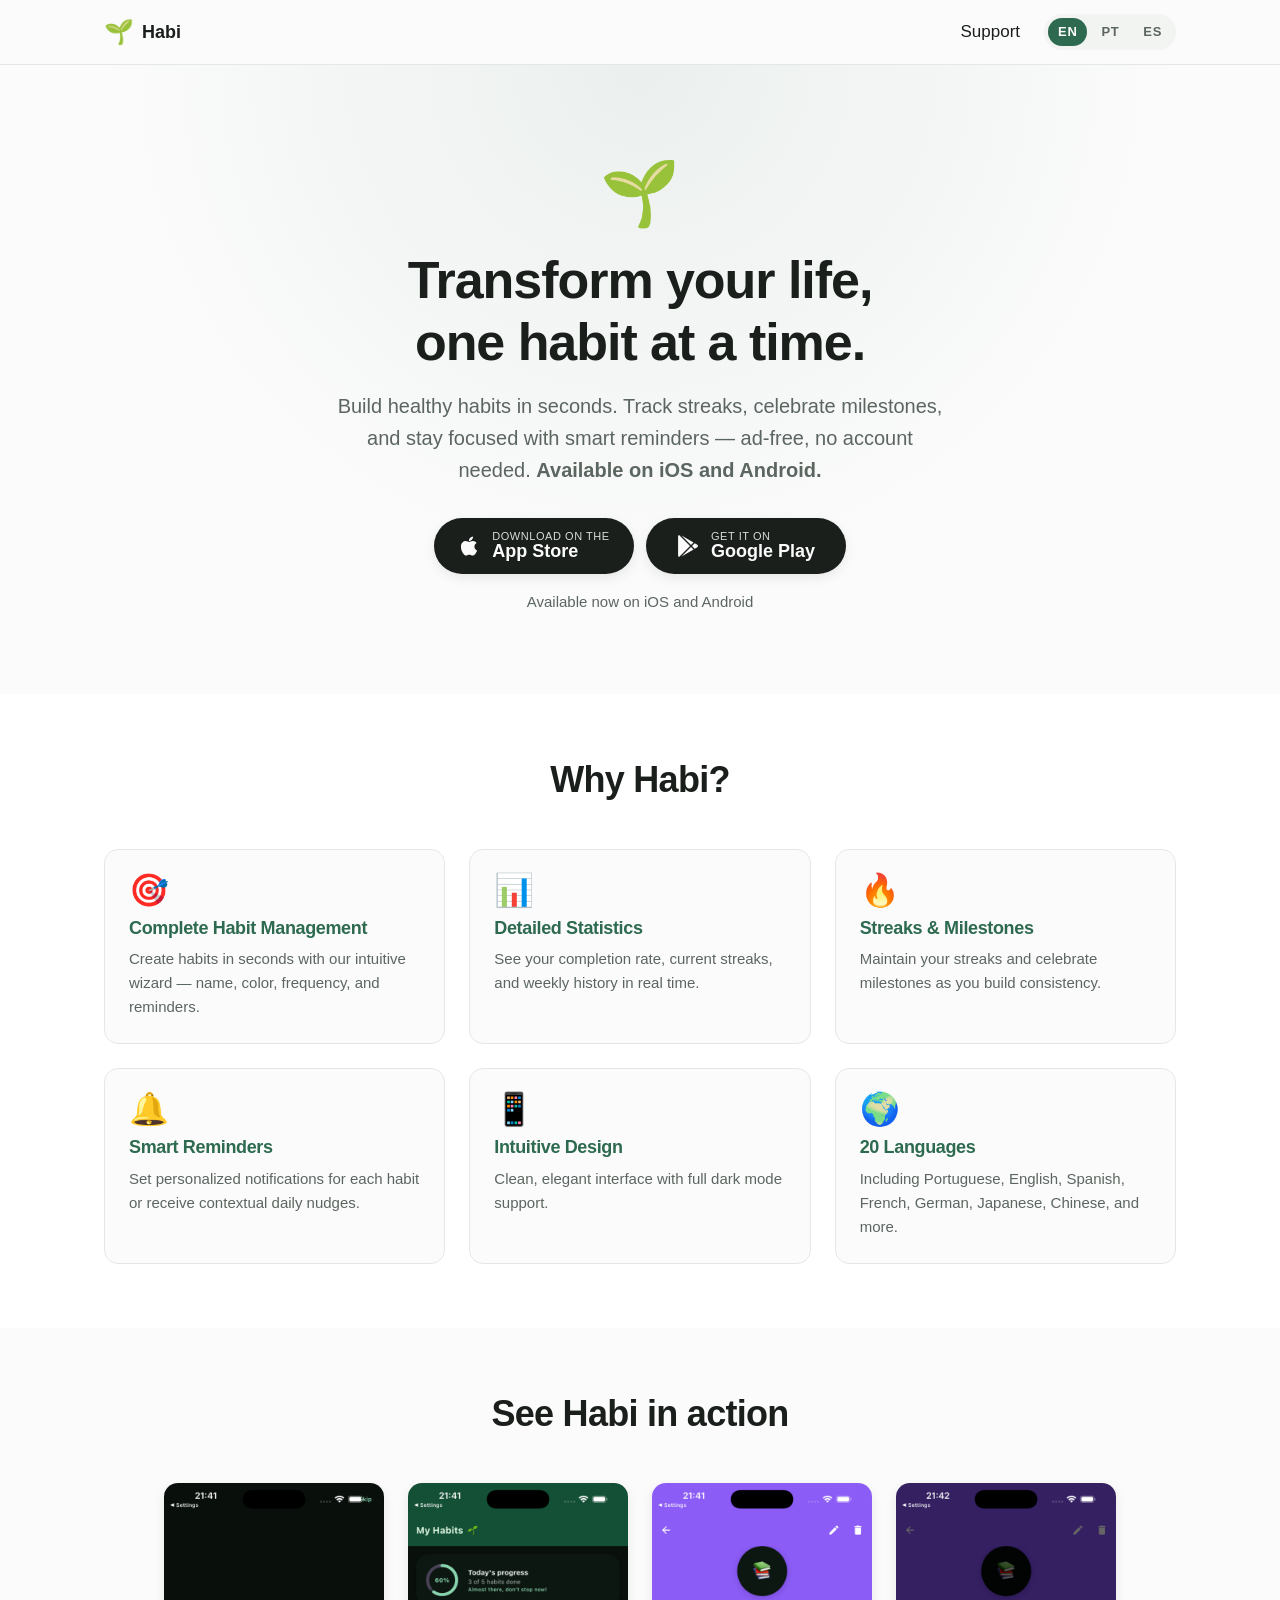
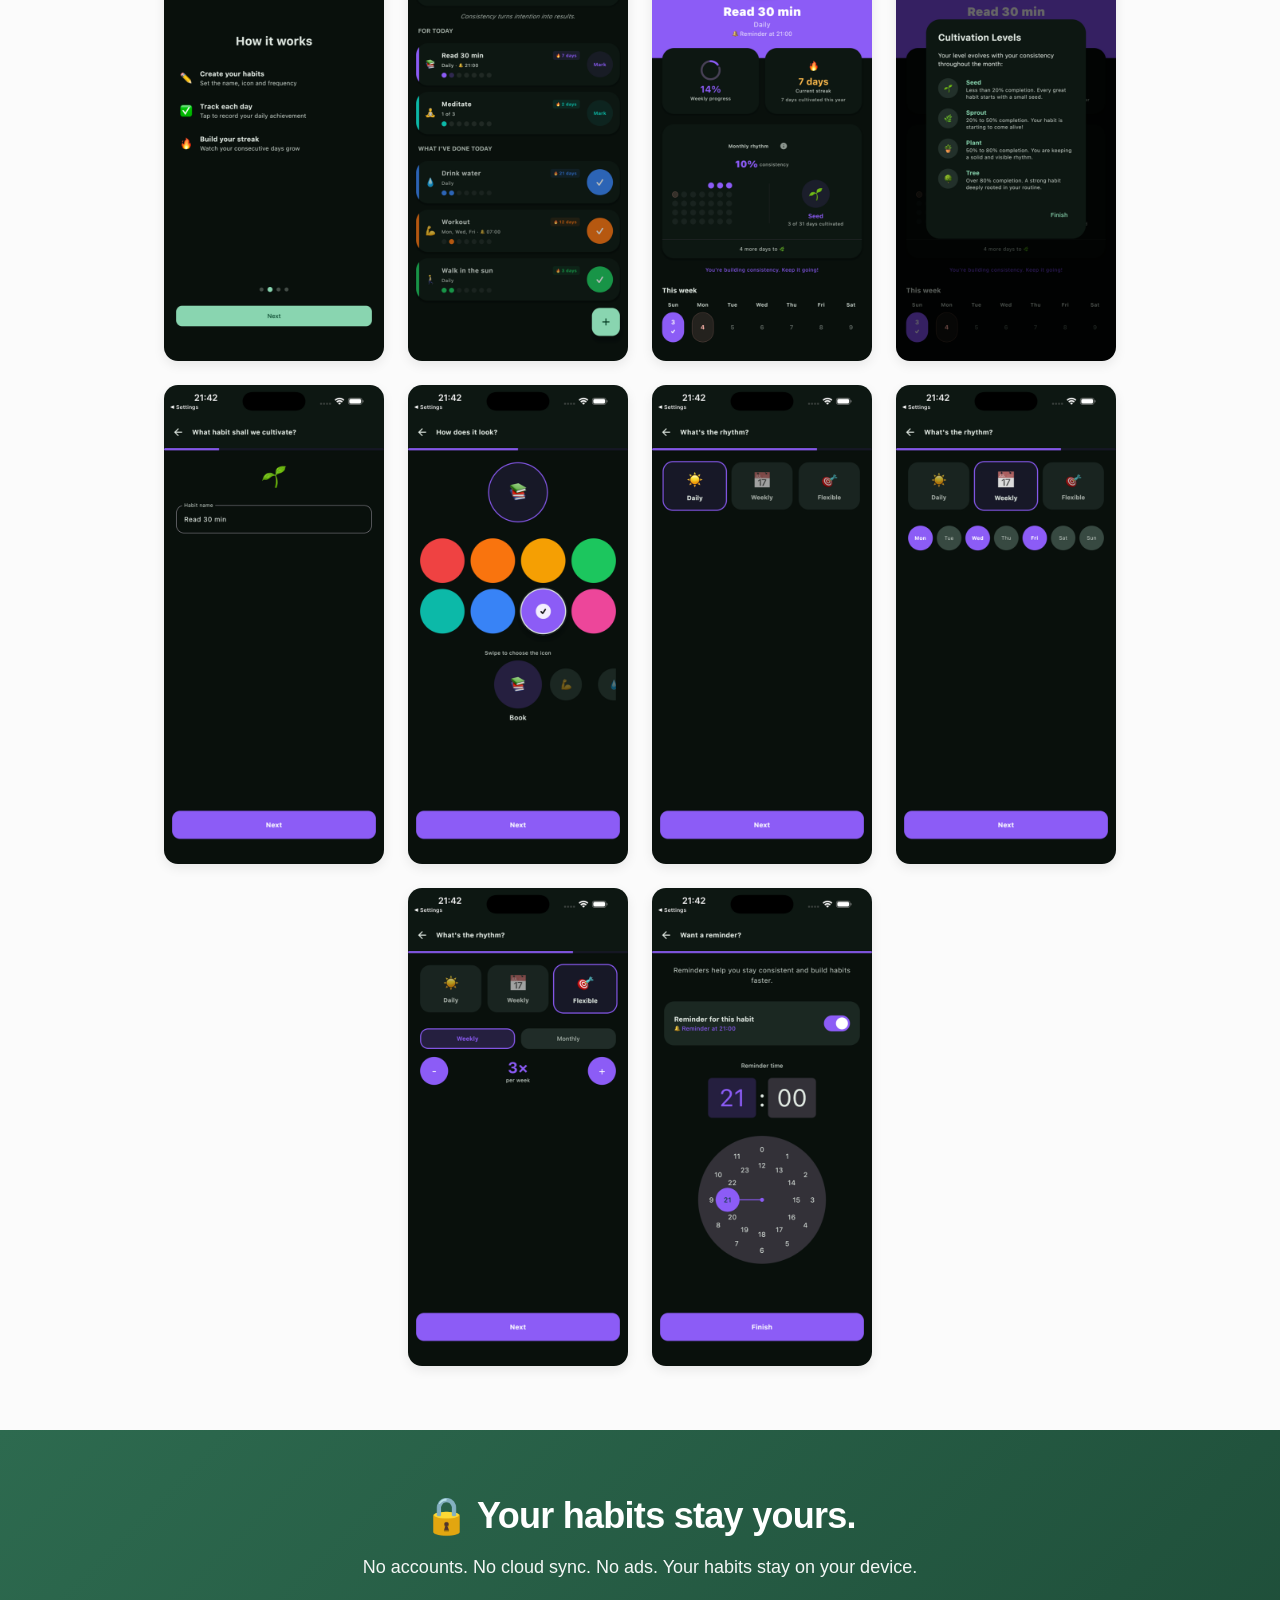
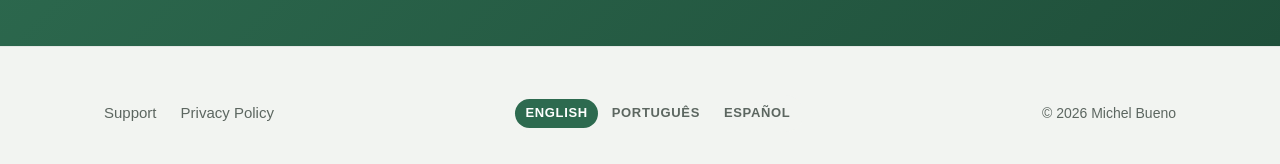
==== commit 55a41e84: "Soften privacy claims across landing and support pages (pt/en/es) The app runs Firebase Analytics an" ====
--- a/en/index.html
+++ b/en/index.html
@@ -4,7 +4,7 @@
   <meta charset="utf-8">
   <title>Habi: Build Habits — Track Your Daily Habits</title>
   <meta name="viewport" content="width=device-width, initial-scale=1">
-  <meta name="description" content="Build healthy habits in seconds. Track streaks, celebrate milestones, and stay focused with smart reminders — all offline and ad-free.">
+  <meta name="description" content="Build healthy habits in seconds. Track streaks, celebrate milestones, and stay focused with smart reminders — ad-free, no account needed.">
   <meta name="theme-color" content="#2D6A4F">
   <link rel="icon" type="image/png" href="../assets/img/favicon.png">
   <link rel="apple-touch-icon" href="../assets/img/apple-touch-icon.png">
@@ -15,7 +15,7 @@
   <link rel="alternate" hreflang="es" href="https://michelbueno.github.io/habi-app/es/">
   <link rel="alternate" hreflang="x-default" href="https://michelbueno.github.io/habi-app/">
   <meta property="og:title" content="Habi: Build Habits">
-  <meta property="og:description" content="Build healthy habits in seconds. Track streaks, celebrate milestones, and stay focused — all offline and ad-free.">
+  <meta property="og:description" content="Build healthy habits in seconds. Track streaks, celebrate milestones, and stay focused — ad-free, no account needed.">
   <meta property="og:type" content="website">
   <meta property="og:url" content="https://michelbueno.github.io/habi-app/en/">
   <meta property="og:image" content="https://michelbueno.github.io/habi-app/assets/img/app-icon.png">
@@ -45,7 +45,7 @@
       <div class="container">
         <span class="hero-emoji" aria-hidden="true">🌱</span>
         <h1>Transform your life,<br>one habit at a time.</h1>
-        <p class="lede">Build healthy habits in seconds. Track streaks, celebrate milestones, and stay focused with smart reminders — all offline and ad-free. <strong>Available on iOS and Android.</strong></p>
+        <p class="lede">Build healthy habits in seconds. Track streaks, celebrate milestones, and stay focused with smart reminders — ad-free, no account needed. <strong>Available on iOS and Android.</strong></p>
         <div class="store-buttons">
           <a href="https://apps.apple.com/us/app/habi-build-habits/id6763939435" class="btn-store" aria-label="Download on the App Store" target="_blank" rel="noopener">
             <svg width="22" height="22" viewBox="0 0 384 512" fill="currentColor" aria-hidden="true">
@@ -129,7 +129,7 @@
     <section class="privacy-callout">
       <div class="container">
         <h2>🔒 Your habits stay yours.</h2>
-        <p>No accounts. No cloud sync. No ads. No tracking. Habi works fully offline — your data never leaves your device.</p>
+        <p>No accounts. No cloud sync. No ads. Your habits stay on your device.</p>
       </div>
     </section>
   </main>
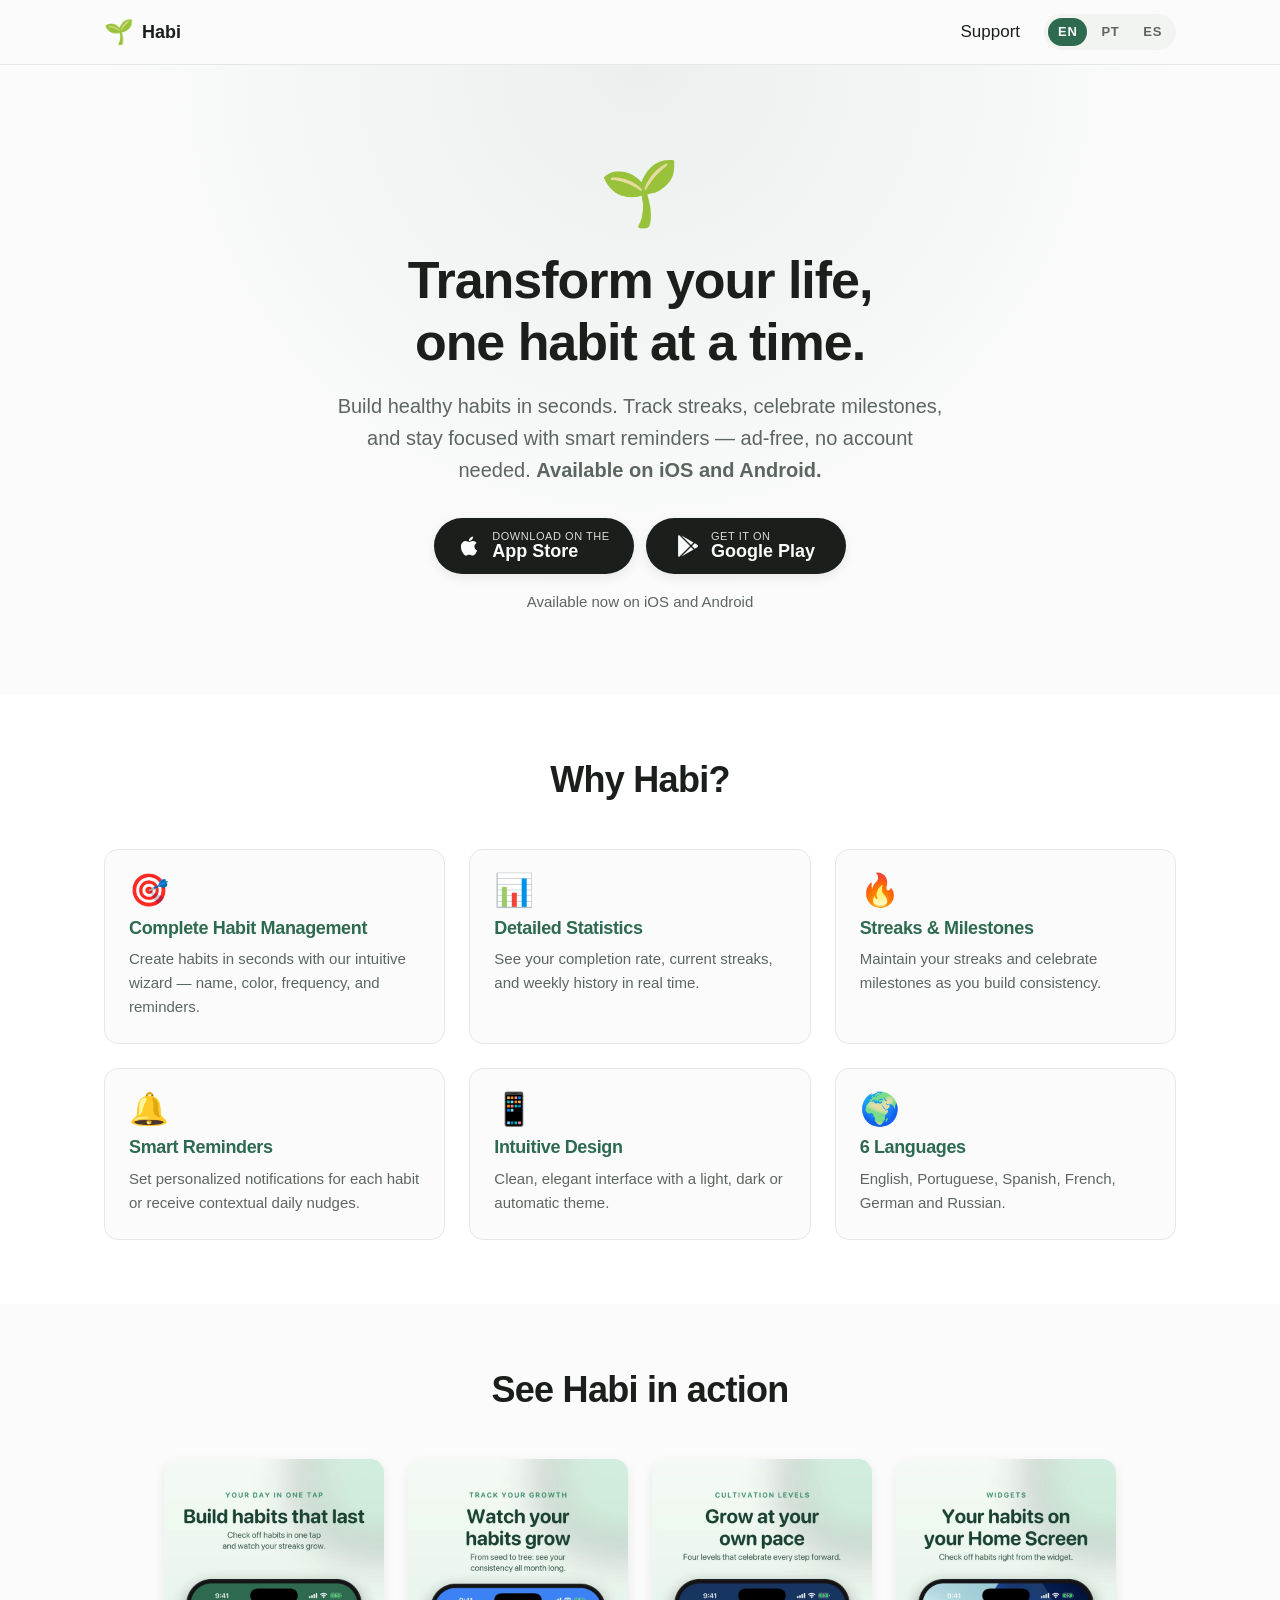
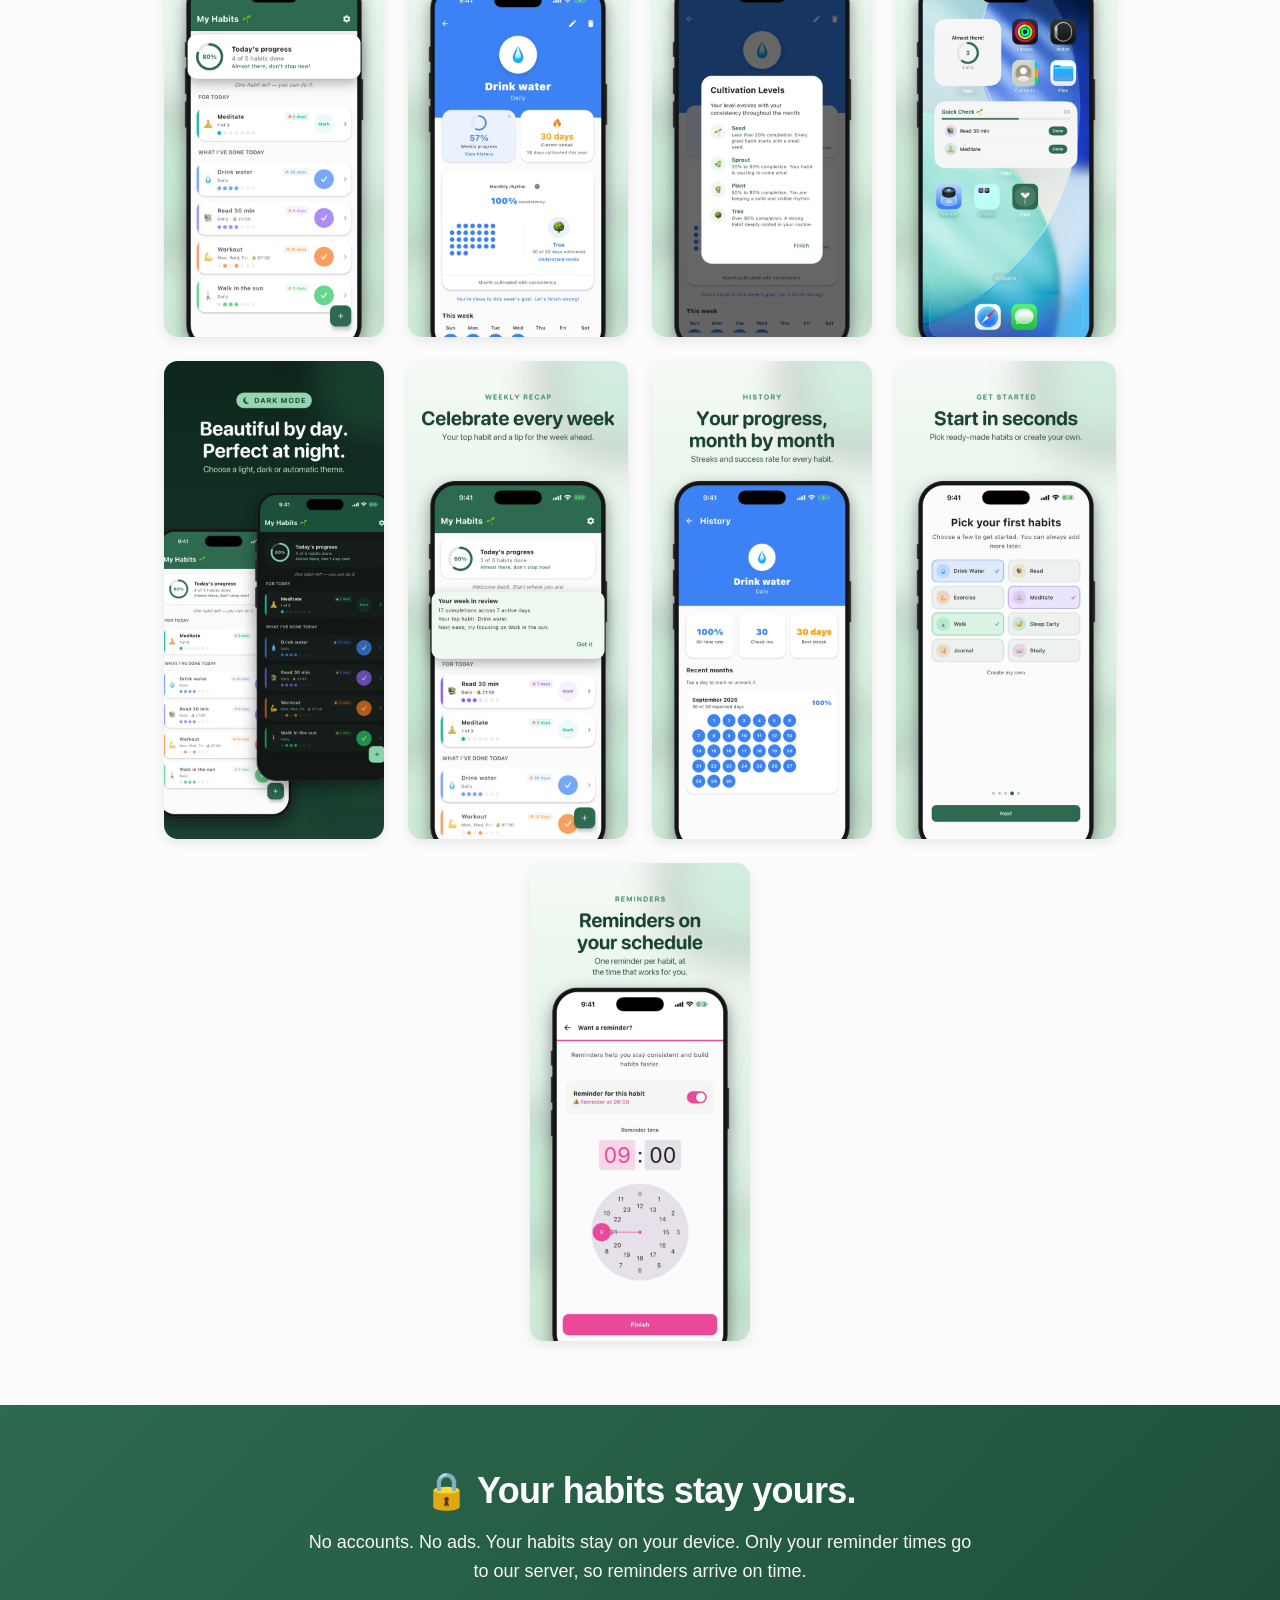
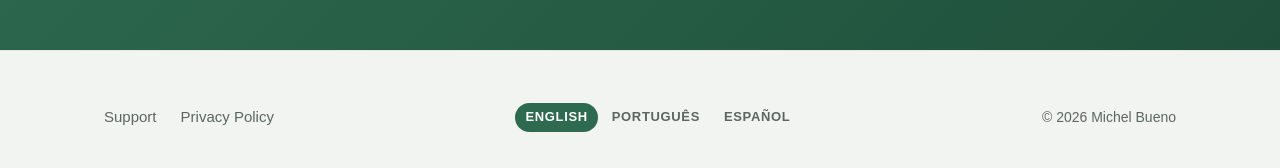
==== commit 50929827: "Update the site for the current app: screenshots, languages and reminder data - New screenshots (the" ====
--- a/en/index.html
+++ b/en/index.html
@@ -97,12 +97,12 @@
           <li>
             <div class="feature-icon" aria-hidden="true">📱</div>
             <h3>Intuitive Design</h3>
-            <p>Clean, elegant interface with full dark mode support.</p>
+            <p>Clean, elegant interface with a light, dark or automatic theme.</p>
           </li>
           <li>
             <div class="feature-icon" aria-hidden="true">🌍</div>
-            <h3>20 Languages</h3>
-            <p>Including Portuguese, English, Spanish, French, German, Japanese, Chinese, and more.</p>
+            <h3>6 Languages</h3>
+            <p>English, Portuguese, Spanish, French, German and Russian.</p>
           </li>
         </ul>
       </div>
@@ -112,16 +112,15 @@
       <div class="container">
         <h2>See Habi in action</h2>
         <div class="screenshot-grid">
-          <img src="../assets/screenshots/en/01.png" alt="Habi app screenshot 1" loading="lazy">
-          <img src="../assets/screenshots/en/02.png" alt="Habi app screenshot 2" loading="lazy">
-          <img src="../assets/screenshots/en/03.png" alt="Habi app screenshot 3" loading="lazy">
-          <img src="../assets/screenshots/en/04.png" alt="Habi app screenshot 4" loading="lazy">
-          <img src="../assets/screenshots/en/05.png" alt="Habi app screenshot 5" loading="lazy">
-          <img src="../assets/screenshots/en/06.png" alt="Habi app screenshot 6" loading="lazy">
-          <img src="../assets/screenshots/en/07.png" alt="Habi app screenshot 7" loading="lazy">
-          <img src="../assets/screenshots/en/08.png" alt="Habi app screenshot 8" loading="lazy">
-          <img src="../assets/screenshots/en/09.png" alt="Habi app screenshot 9" loading="lazy">
-          <img src="../assets/screenshots/en/10.png" alt="Habi app screenshot 10" loading="lazy">
+          <img src="../assets/screenshots/en/01.webp" alt="Today's habit list with daily progress" loading="lazy">
+          <img src="../assets/screenshots/en/02.webp" alt="Habit detail with streak and monthly rhythm" loading="lazy">
+          <img src="../assets/screenshots/en/03.webp" alt="Cultivation levels: seed, sprout, plant and tree" loading="lazy">
+          <img src="../assets/screenshots/en/04.webp" alt="Habi widgets on the Home Screen" loading="lazy">
+          <img src="../assets/screenshots/en/05.webp" alt="Habi in light and dark themes" loading="lazy">
+          <img src="../assets/screenshots/en/06.webp" alt="Weekly recap on the habit list" loading="lazy">
+          <img src="../assets/screenshots/en/07.webp" alt="Habit history month by month" loading="lazy">
+          <img src="../assets/screenshots/en/08.webp" alt="Picking your first habits at the start" loading="lazy">
+          <img src="../assets/screenshots/en/09.webp" alt="Reminder time for a habit" loading="lazy">
         </div>
       </div>
     </section>
@@ -129,7 +128,7 @@
     <section class="privacy-callout">
       <div class="container">
         <h2>🔒 Your habits stay yours.</h2>
-        <p>No accounts. No cloud sync. No ads. Your habits stay on your device.</p>
+        <p>No accounts. No ads. Your habits stay on your device. Only your reminder times go to our server, so reminders arrive on time.</p>
       </div>
     </section>
   </main>
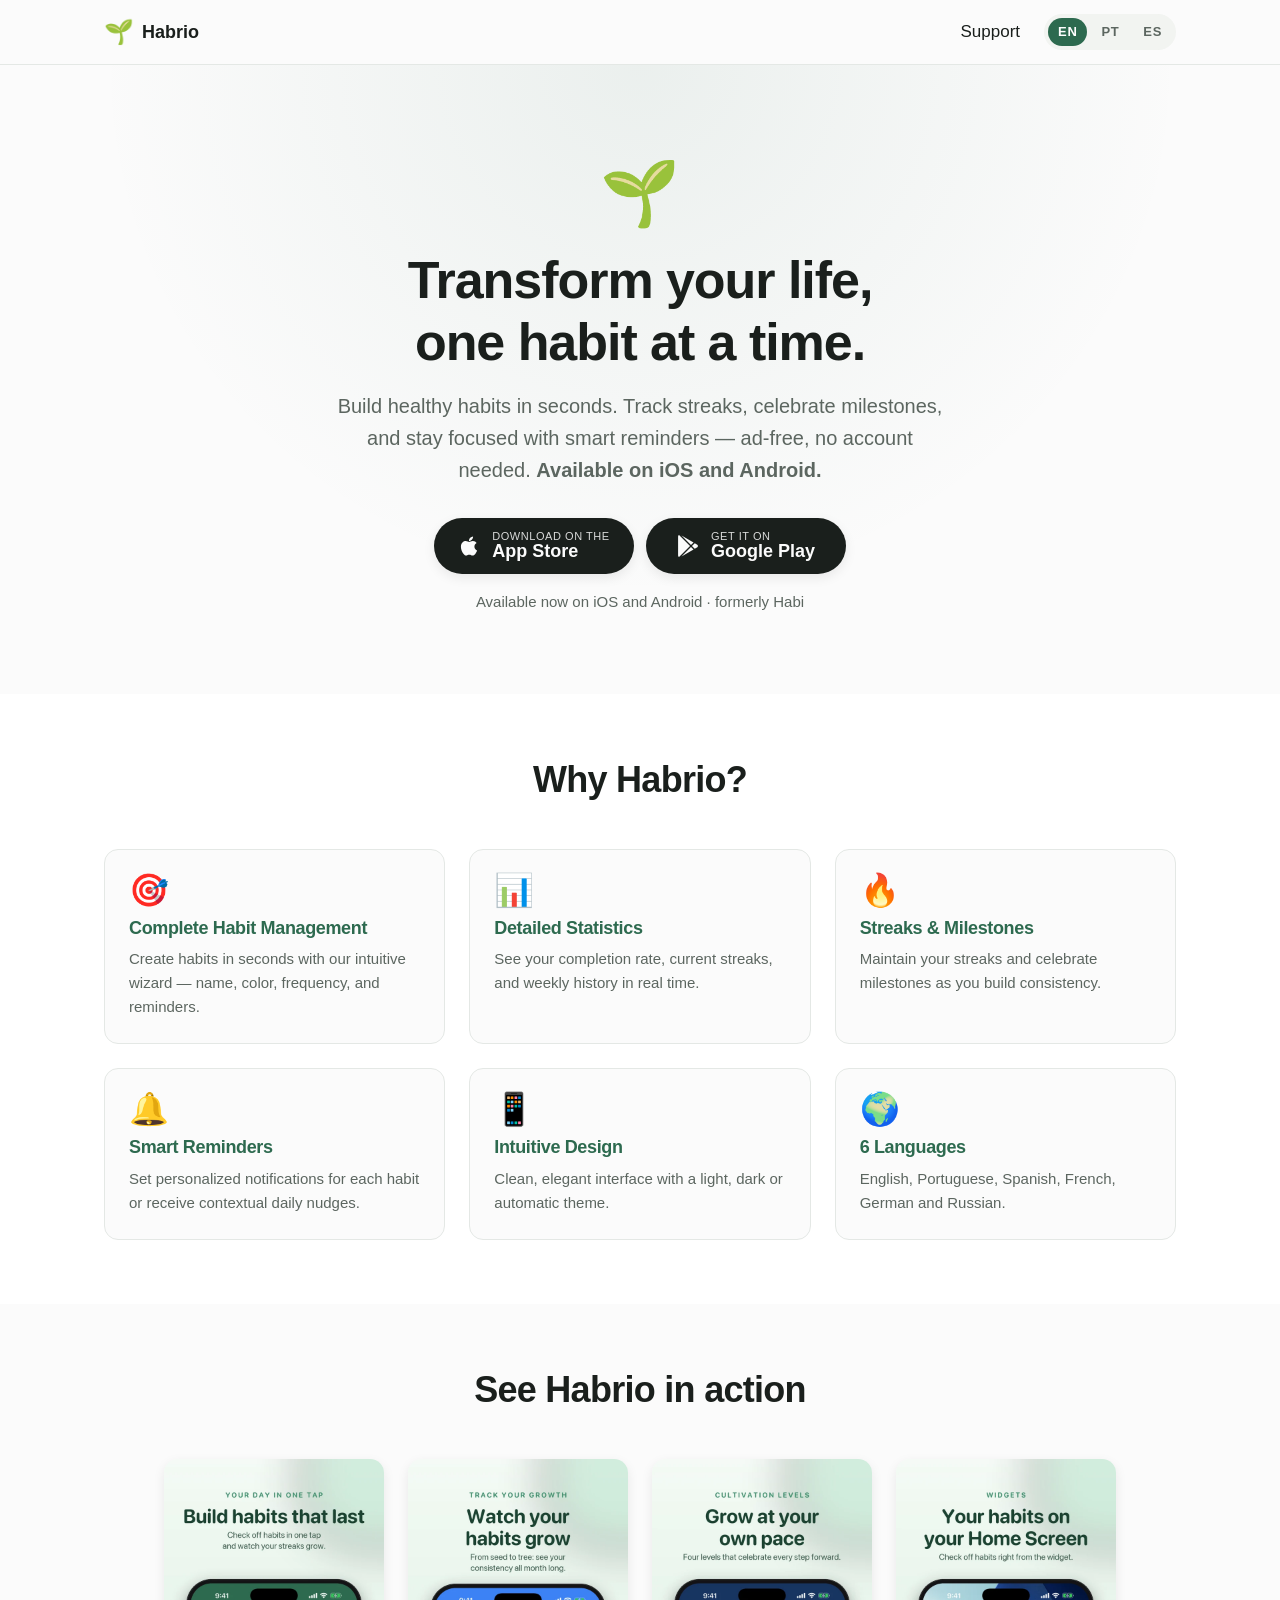
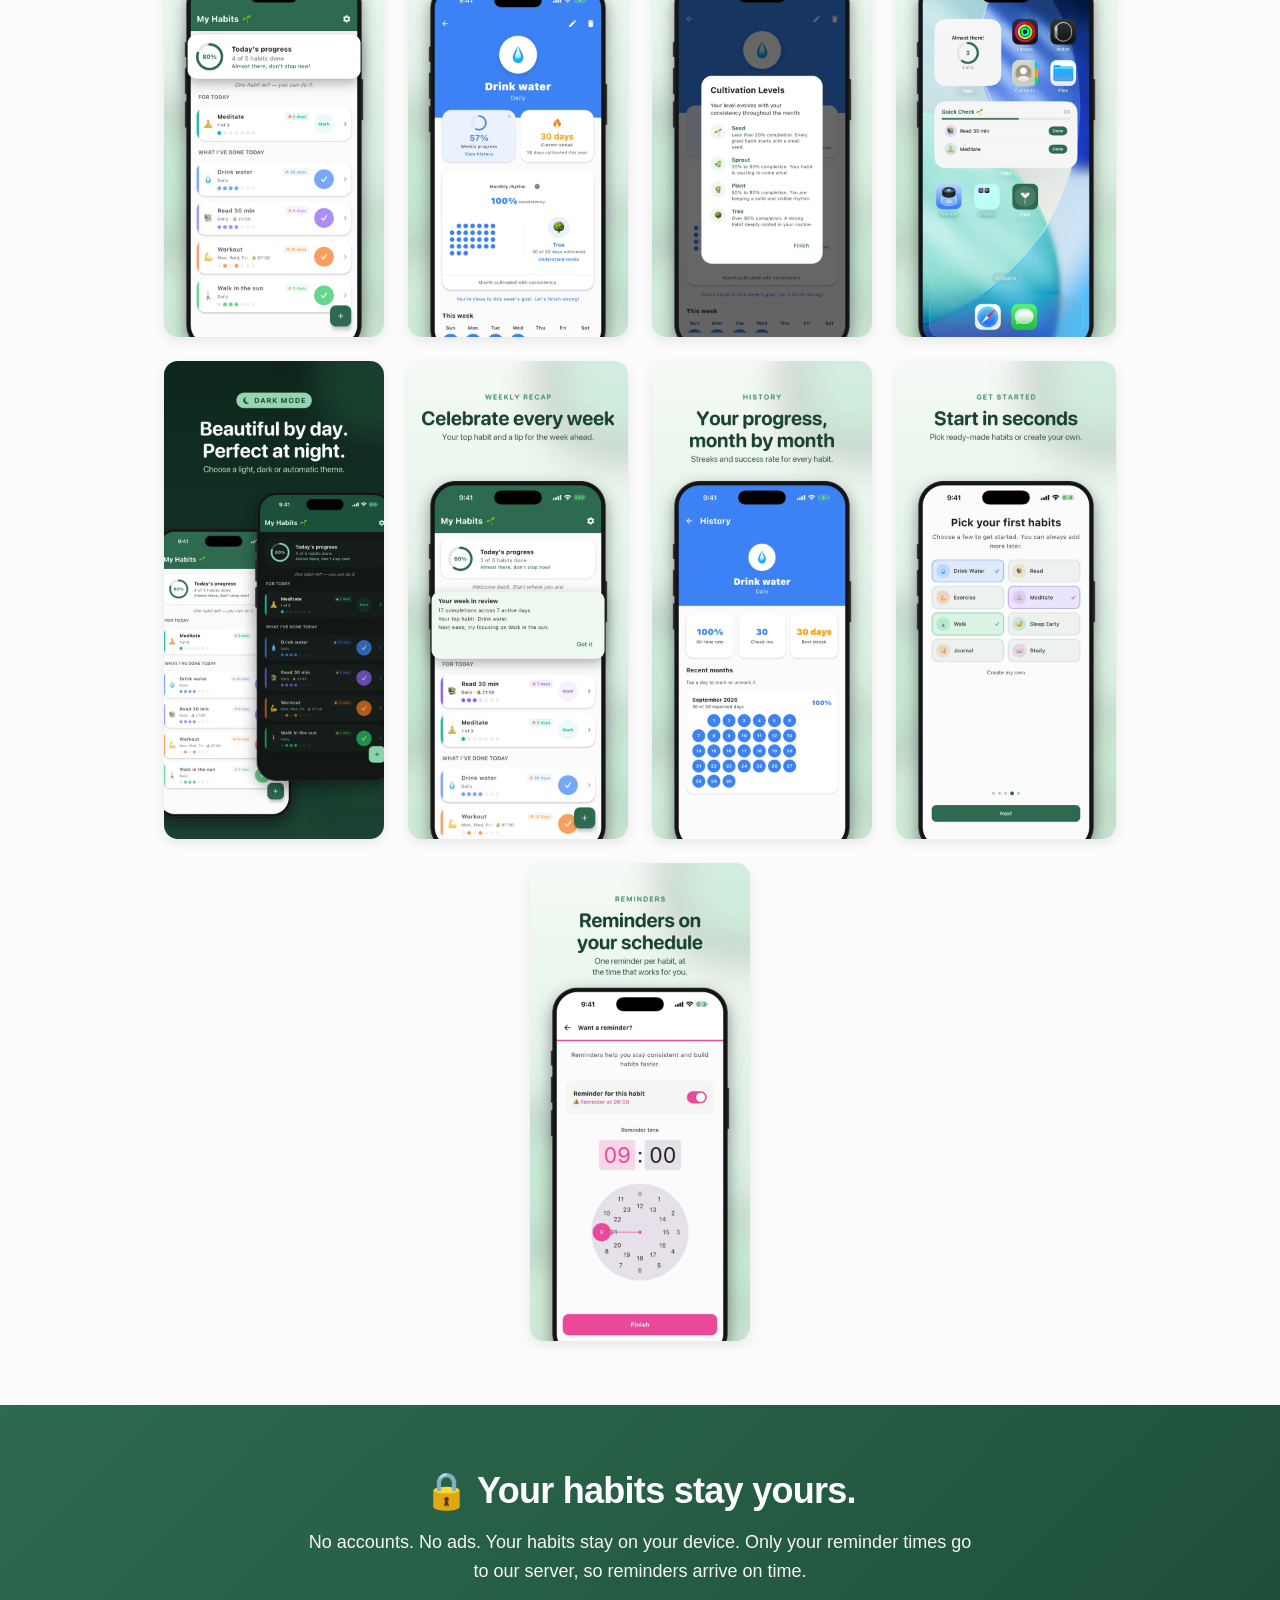
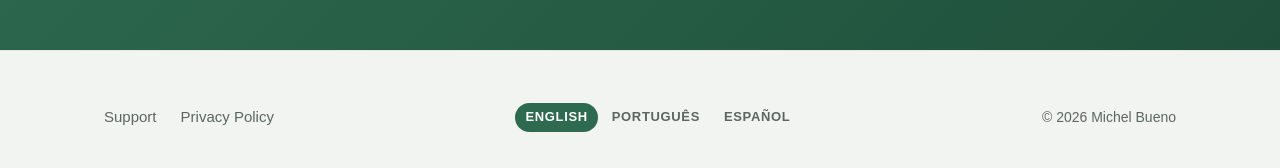
==== commit 6a98f32c: "Rename the site from Habi to Habrio with the new fern icon - Every page says Habrio. Page and Open G" ====
--- a/en/index.html
+++ b/en/index.html
@@ -2,7 +2,7 @@
 <html lang="en">
 <head>
   <meta charset="utf-8">
-  <title>Habi: Build Habits — Track Your Daily Habits</title>
+  <title>Habrio: Habit Tracker — Build Habits That Last</title>
   <meta name="viewport" content="width=device-width, initial-scale=1">
   <meta name="description" content="Build healthy habits in seconds. Track streaks, celebrate milestones, and stay focused with smart reminders — ad-free, no account needed.">
   <meta name="theme-color" content="#2D6A4F">
@@ -13,21 +13,52 @@
   <link rel="alternate" hreflang="en" href="https://michelbueno.github.io/habi-app/en/">
   <link rel="alternate" hreflang="pt" href="https://michelbueno.github.io/habi-app/pt/">
   <link rel="alternate" hreflang="es" href="https://michelbueno.github.io/habi-app/es/">
-  <link rel="alternate" hreflang="x-default" href="https://michelbueno.github.io/habi-app/">
-  <meta property="og:title" content="Habi: Build Habits">
+  <link rel="alternate" hreflang="x-default" href="https://michelbueno.github.io/habi-app/en/">
+  <meta property="og:title" content="Habrio: Habit Tracker">
   <meta property="og:description" content="Build healthy habits in seconds. Track streaks, celebrate milestones, and stay focused — ad-free, no account needed.">
   <meta property="og:type" content="website">
   <meta property="og:url" content="https://michelbueno.github.io/habi-app/en/">
-  <meta property="og:image" content="https://michelbueno.github.io/habi-app/assets/img/app-icon.png">
   <meta property="og:locale" content="en_US">
+  <meta property="og:site_name" content="Habrio">
+  <meta property="og:image" content="https://michelbueno.github.io/habi-app/assets/img/og-en.png">
+  <meta property="og:image:width" content="1200">
+  <meta property="og:image:height" content="630">
+  <meta property="og:image:alt" content="Habrio app: habit list and habit detail screens">
   <meta name="twitter:card" content="summary_large_image">
+  <meta name="twitter:image" content="https://michelbueno.github.io/habi-app/assets/img/og-en.png">
+  <script type="application/ld+json">
+  {
+    "@context": "https://schema.org",
+    "@type": "MobileApplication",
+    "name": "Habrio",
+    "description": "Build healthy habits in seconds. Track streaks, celebrate milestones and stay on track with smart reminders — no ads, no accounts.",
+    "url": "https://michelbueno.github.io/habi-app/en/",
+    "inLanguage": "en",
+    "applicationCategory": "HealthApplication",
+    "operatingSystem": "iOS, Android",
+    "image": "https://michelbueno.github.io/habi-app/assets/img/app-icon.png",
+    "author": {
+      "@type": "Person",
+      "name": "Michel Bueno"
+    },
+    "sameAs": [
+      "https://apps.apple.com/us/app/habi-build-habits/id6763939435",
+      "https://play.google.com/store/apps/details?id=com.michelbueno.habi"
+    ],
+    "offers": {
+      "@type": "Offer",
+      "price": "0",
+      "priceCurrency": "USD"
+    }
+  }
+  </script>
 </head>
 <body>
   <header class="site-header">
     <div class="container header-inner">
-      <a href="./" class="brand" aria-label="Habi home">
+      <a href="./" class="brand" aria-label="Habrio home">
         <span class="brand-icon" aria-hidden="true">🌱</span>
-        <span class="brand-name">Habi</span>
+        <span class="brand-name">Habrio</span>
       </a>
       <nav class="nav">
         <a href="./support.html">Support</a>
@@ -66,13 +97,13 @@
             </span>
           </a>
         </div>
-        <p class="hero-note">Available now on iOS and Android</p>
+        <p class="hero-note">Available now on iOS and Android · formerly Habi</p>
       </div>
     </section>
 
     <section class="features">
       <div class="container">
-        <h2>Why Habi?</h2>
+        <h2>Why Habrio?</h2>
         <ul class="feature-grid">
           <li>
             <div class="feature-icon" aria-hidden="true">🎯</div>
@@ -110,13 +141,13 @@
 
     <section class="screenshots">
       <div class="container">
-        <h2>See Habi in action</h2>
+        <h2>See Habrio in action</h2>
         <div class="screenshot-grid">
           <img src="../assets/screenshots/en/01.webp" alt="Today's habit list with daily progress" loading="lazy">
           <img src="../assets/screenshots/en/02.webp" alt="Habit detail with streak and monthly rhythm" loading="lazy">
           <img src="../assets/screenshots/en/03.webp" alt="Cultivation levels: seed, sprout, plant and tree" loading="lazy">
-          <img src="../assets/screenshots/en/04.webp" alt="Habi widgets on the Home Screen" loading="lazy">
-          <img src="../assets/screenshots/en/05.webp" alt="Habi in light and dark themes" loading="lazy">
+          <img src="../assets/screenshots/en/04.webp" alt="Habrio widgets on the Home Screen" loading="lazy">
+          <img src="../assets/screenshots/en/05.webp" alt="Habrio in light and dark themes" loading="lazy">
           <img src="../assets/screenshots/en/06.webp" alt="Weekly recap on the habit list" loading="lazy">
           <img src="../assets/screenshots/en/07.webp" alt="Habit history month by month" loading="lazy">
           <img src="../assets/screenshots/en/08.webp" alt="Picking your first habits at the start" loading="lazy">
